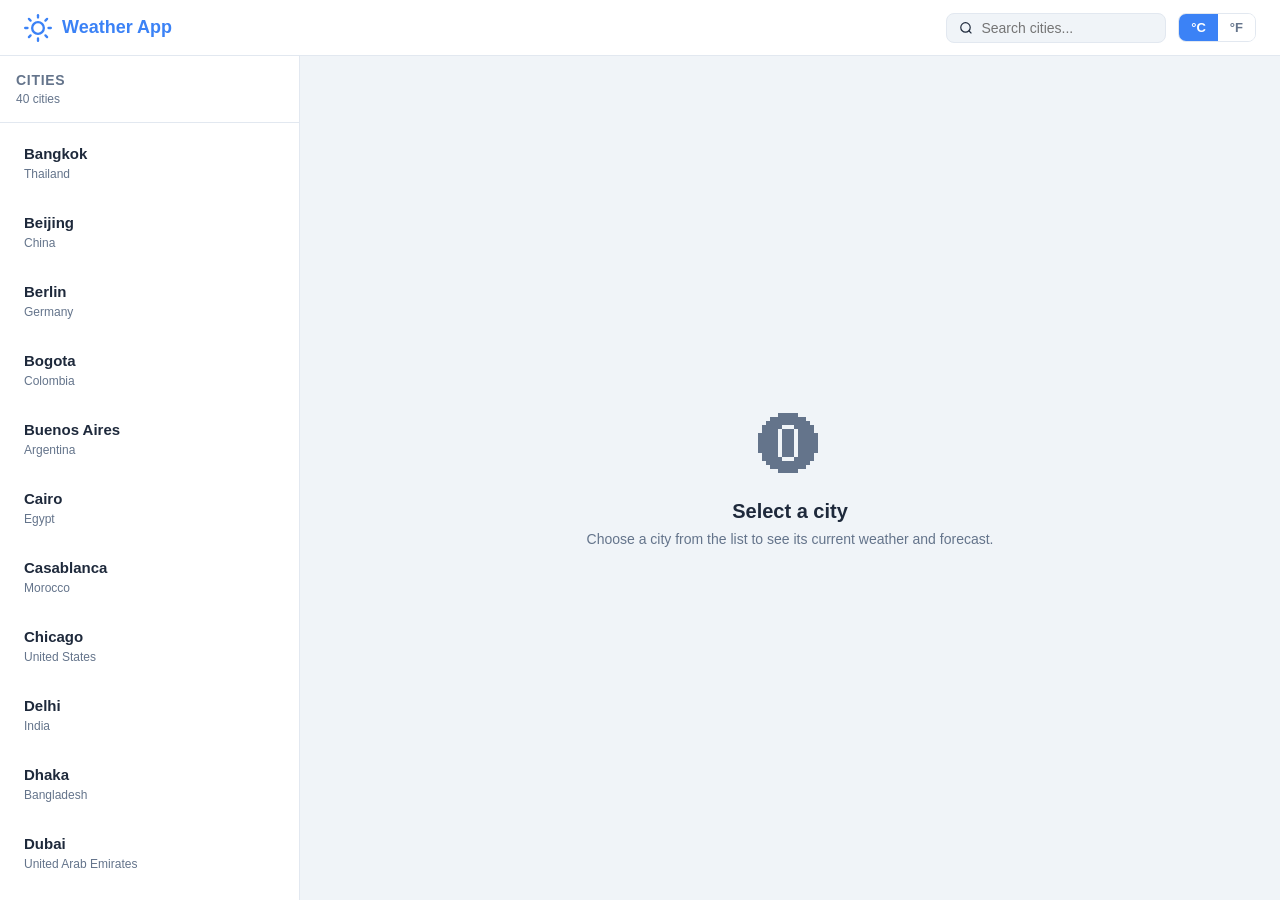
==== frontend/index.html @ 89339fa1 "feat(wp-67): Implement the daily weather display Good — the import path matches. Let me verify the t" ====
<!DOCTYPE html>
<html lang="en">
<head>
  <meta charset="UTF-8">
  <meta name="viewport" content="width=device-width, initial-scale=1.0">
  <title>Weather App</title>
  <link rel="stylesheet" href="style.css">
</head>
<body>

<header>
  <div class="logo">
    <svg viewBox="0 0 24 24" fill="none" stroke="currentColor" stroke-width="2"
         stroke-linecap="round" stroke-linejoin="round" width="28" height="28">
      <circle cx="12" cy="12" r="5"/>
      <line x1="12" y1="1" x2="12" y2="3"/>
      <line x1="12" y1="21" x2="12" y2="23"/>
      <line x1="4.22" y1="4.22" x2="5.64" y2="5.64"/>
      <line x1="18.36" y1="18.36" x2="19.78" y2="19.78"/>
      <line x1="1" y1="12" x2="3" y2="12"/>
      <line x1="21" y1="12" x2="23" y2="12"/>
      <line x1="4.22" y1="19.78" x2="5.64" y2="18.36"/>
      <line x1="18.36" y1="5.64" x2="19.78" y2="4.22"/>
    </svg>
    Weather App
  </div>
  <div class="header-actions">
    <div class="search-box">
      <svg width="16" height="16" viewBox="0 0 24 24" fill="none"
           stroke="currentColor" stroke-width="2">
        <circle cx="11" cy="11" r="8"/><line x1="21" y1="21" x2="16.65" y2="16.65"/>
      </svg>
      <input type="text" id="search" placeholder="Search cities..." aria-label="Search cities">
    </div>
    <div class="unit-toggle" role="radiogroup" aria-label="Temperature unit">
      <button class="active" role="radio" aria-checked="true" id="btn-c">°C</button>
      <button role="radio" aria-checked="false" id="btn-f">°F</button>
    </div>
  </div>
</header>

<div class="app">
  <aside class="city-panel">
    <div class="city-panel-header">
      <h2>Cities</h2>
      <p id="city-count" class="city-count"></p>
    </div>
    <ul class="city-list" role="listbox" aria-label="Cities" id="city-list"></ul>
  </aside>

  <main class="weather-panel" id="weather-panel">
    <div class="empty-state" id="empty-state">
      <div class="empty-icon" aria-hidden="true">&#127326;</div>
      <h2>Select a city</h2>
      <p>Choose a city from the list to see its current weather and forecast.</p>
    </div>
  </main>
</div>

<script src="app.js"></script>
</body>
</html>
---- frontend/style.css ----
:root {
  --bg-primary: #f0f4f8;
  --bg-card: #ffffff;
  --accent: #3b82f6;
  --accent-light: #dbeafe;
  --text-primary: #1e293b;
  --text-secondary: #64748b;
  --danger: #ef4444;
  --border: #e2e8f0;
  --radius: 12px;
  --shadow: 0 1px 3px rgba(0, 0, 0, 0.08), 0 1px 2px rgba(0, 0, 0, 0.06);
  --shadow-lg: 0 4px 12px rgba(0, 0, 0, 0.1);
}

*,
*::before,
*::after {
  box-sizing: border-box;
  margin: 0;
  padding: 0;
}

body {
  font-family: -apple-system, BlinkMacSystemFont, "Segoe UI", Roboto, sans-serif;
  background: var(--bg-primary);
  color: var(--text-primary);
  height: 100vh;
  display: flex;
  flex-direction: column;
  overflow: hidden;
}

/* Header */

header {
  display: flex;
  align-items: center;
  justify-content: space-between;
  padding: 0 24px;
  height: 56px;
  background: var(--bg-card);
  border-bottom: 1px solid var(--border);
  flex-shrink: 0;
}

.logo {
  display: flex;
  align-items: center;
  gap: 10px;
  font-size: 18px;
  font-weight: 700;
  color: var(--accent);
}

.header-actions {
  display: flex;
  align-items: center;
  gap: 12px;
}

.search-box {
  display: flex;
  align-items: center;
  background: var(--bg-primary);
  border: 1px solid var(--border);
  border-radius: 8px;
  padding: 6px 12px;
  gap: 8px;
  width: 220px;
  transition: border-color 0.15s;
}

.search-box:focus-within {
  border-color: var(--accent);
}

.search-box input {
  border: none;
  background: transparent;
  outline: none;
  font-size: 14px;
  width: 100%;
  color: var(--text-primary);
}

.unit-toggle {
  display: flex;
  border-radius: 8px;
  overflow: hidden;
  border: 1px solid var(--border);
}

.unit-toggle button {
  padding: 6px 12px;
  border: none;
  background: var(--bg-card);
  cursor: pointer;
  font-size: 13px;
  font-weight: 600;
  color: var(--text-secondary);
  transition: background 0.15s, color 0.15s;
}

.unit-toggle button.active {
  background: var(--accent);
  color: white;
}

/* Main layout */

.app {
  display: flex;
  flex: 1;
  overflow: hidden;
}

/* City panel */

.city-panel {
  width: 300px;
  flex-shrink: 0;
  background: var(--bg-card);
  border-right: 1px solid var(--border);
  display: flex;
  flex-direction: column;
  overflow: hidden;
}

.city-panel-header {
  padding: 16px;
  border-bottom: 1px solid var(--border);
  flex-shrink: 0;
}

.city-panel-header h2 {
  font-size: 14px;
  font-weight: 600;
  text-transform: uppercase;
  letter-spacing: 0.05em;
  color: var(--text-secondary);
  margin-bottom: 4px;
}

.city-count {
  font-size: 12px;
  color: var(--text-secondary);
}

.city-list {
  flex: 1;
  overflow-y: auto;
  padding: 8px;
  list-style: none;
}

.city-card {
  padding: 14px 16px;
  border-radius: 10px;
  cursor: pointer;
  display: flex;
  align-items: center;
  justify-content: space-between;
  margin-bottom: 4px;
  transition: background 0.15s;
}

.city-card:hover {
  background: var(--bg-primary);
}

.city-card.selected {
  background: var(--accent-light);
  border-left: 3px solid var(--accent);
}

.city-card-info h3 {
  font-size: 15px;
  font-weight: 600;
  margin-bottom: 2px;
}

.city-card-info span {
  font-size: 12px;
  color: var(--text-secondary);
}

.city-card-weather {
  text-align: right;
}

.city-card-weather .temp {
  font-size: 20px;
  font-weight: 700;
}

.city-card-weather .condition {
  font-size: 11px;
  color: var(--text-secondary);
}

/* Weather panel */

.weather-panel {
  flex: 1;
  overflow-y: auto;
  padding: 32px 40px;
}

.weather-header {
  margin-bottom: 32px;
}

.weather-header h1 {
  font-size: 28px;
  font-weight: 700;
  margin-bottom: 4px;
}

.weather-header .updated {
  font-size: 13px;
  color: var(--text-secondary);
}

.current-weather {
  background: linear-gradient(135deg, #3b82f6, #60a5fa);
  color: white;
  border-radius: var(--radius);
  padding: 40px;
  display: flex;
  align-items: center;
  justify-content: space-between;
  box-shadow: var(--shadow-lg);
  margin-bottom: 24px;
}

.current-weather .weather-icon {
  font-size: 80px;
  line-height: 1;
}

.current-weather .temp-block {
  text-align: right;
}

.current-weather .temp-value {
  font-size: 64px;
  font-weight: 800;
  line-height: 1;
}

.current-weather .condition-label {
  font-size: 20px;
  font-weight: 500;
  opacity: 0.9;
  margin-top: 4px;
}

.current-weather .feels-like {
  font-size: 14px;
  opacity: 0.75;
  margin-top: 8px;
}

/* Detail cards */

.detail-row {
  display: grid;
  grid-template-columns: repeat(3, 1fr);
  gap: 16px;
  margin-bottom: 24px;
}

.detail-card {
  background: var(--bg-card);
  border-radius: var(--radius);
  padding: 20px;
  box-shadow: var(--shadow);
  text-align: center;
}

.detail-card .detail-icon {
  font-size: 28px;
  margin-bottom: 8px;
}

.detail-card .detail-value {
  font-size: 22px;
  font-weight: 700;
  margin-bottom: 2px;
}

.detail-card .detail-label {
  font-size: 12px;
  color: var(--text-secondary);
  text-transform: uppercase;
  letter-spacing: 0.05em;
}

/* Forecast */

.forecast-section h2 {
  font-size: 18px;
  font-weight: 700;
  margin-bottom: 16px;
}

.forecast-row {
  display: grid;
  grid-template-columns: repeat(5, 1fr);
  gap: 12px;
}

.forecast-day {
  background: var(--bg-card);
  border-radius: var(--radius);
  padding: 20px 12px;
  text-align: center;
  box-shadow: var(--shadow);
  transition: transform 0.15s, box-shadow 0.15s;
}

.forecast-day:hover {
  transform: translateY(-2px);
  box-shadow: var(--shadow-lg);
}

.forecast-day .day-label {
  font-size: 13px;
  font-weight: 600;
  color: var(--text-secondary);
  margin-bottom: 10px;
}

.forecast-day .day-icon {
  font-size: 32px;
  margin-bottom: 10px;
}

.forecast-day .day-temp {
  font-size: 18px;
  font-weight: 700;
}

.forecast-day .day-temp-low {
  font-size: 13px;
  color: var(--text-secondary);
  margin-top: 2px;
}

/* States */

.empty-state {
  display: flex;
  flex-direction: column;
  align-items: center;
  justify-content: center;
  text-align: center;
  padding: 40px;
  color: var(--text-secondary);
  height: 100%;
}

.empty-state .empty-icon {
  font-size: 64px;
  margin-bottom: 16px;
}

.empty-state h2 {
  font-size: 20px;
  color: var(--text-primary);
  margin-bottom: 8px;
}

.empty-state p {
  font-size: 14px;
}

.loading-state {
  display: flex;
  flex-direction: column;
  align-items: center;
  justify-content: center;
  text-align: center;
  padding: 60px 40px;
  color: var(--text-secondary);
}

.loading-spinner {
  width: 40px;
  height: 40px;
  border: 3px solid var(--border);
  border-top-color: var(--accent);
  border-radius: 50%;
  animation: spin 0.8s linear infinite;
  margin-bottom: 16px;
}

@keyframes spin {
  to { transform: rotate(360deg); }
}

.error-banner {
  background: #fef2f2;
  border: 1px solid #fecaca;
  border-radius: var(--radius);
  padding: 16px 20px;
  margin-bottom: 24px;
  display: flex;
  align-items: center;
  gap: 12px;
  color: #dc2626;
  font-size: 14px;
}

.error-banner button {
  margin-left: auto;
  padding: 6px 16px;
  border-radius: 6px;
  border: 1px solid #fecaca;
  background: white;
  color: #dc2626;
  font-size: 13px;
  font-weight: 600;
  cursor: pointer;
  white-space: nowrap;
  transition: background 0.15s;
}

.error-banner button:hover {
  background: #fef2f2;
}

.city-list-loading {
  text-align: center;
  padding: 3rem 1rem;
  color: var(--text-secondary);
}

.city-list-error {
  text-align: center;
  padding: 2rem 1rem;
  color: var(--danger);
  background: #fef2f2;
  border: 1px solid #fecaca;
  border-radius: var(--radius);
  margin: 8px;
  font-size: 14px;
}

/* Responsive */

@media (max-width: 767px) {
  .app {
    flex-direction: column;
  }

  .city-panel {
    width: 100%;
    max-height: 40vh;
    border-right: none;
    border-bottom: 1px solid var(--border);
  }

  .weather-panel {
    padding: 20px;
  }

  .current-weather {
    padding: 24px;
    flex-direction: column;
    text-align: center;
    gap: 16px;
  }

  .current-weather .temp-block {
    text-align: center;
  }

  .current-weather .temp-value {
    font-size: 48px;
  }

  .detail-row {
    grid-template-columns: repeat(3, 1fr);
    gap: 8px;
  }

  .forecast-row {
    grid-template-columns: repeat(5, 1fr);
    gap: 6px;
  }

  .forecast-day {
    padding: 12px 6px;
  }

  .search-box {
    width: 140px;
  }
}

@media (max-width: 480px) {
  .forecast-row {
    grid-template-columns: repeat(3, 1fr);
  }

  .detail-row {
    grid-template-columns: 1fr;
  }
}
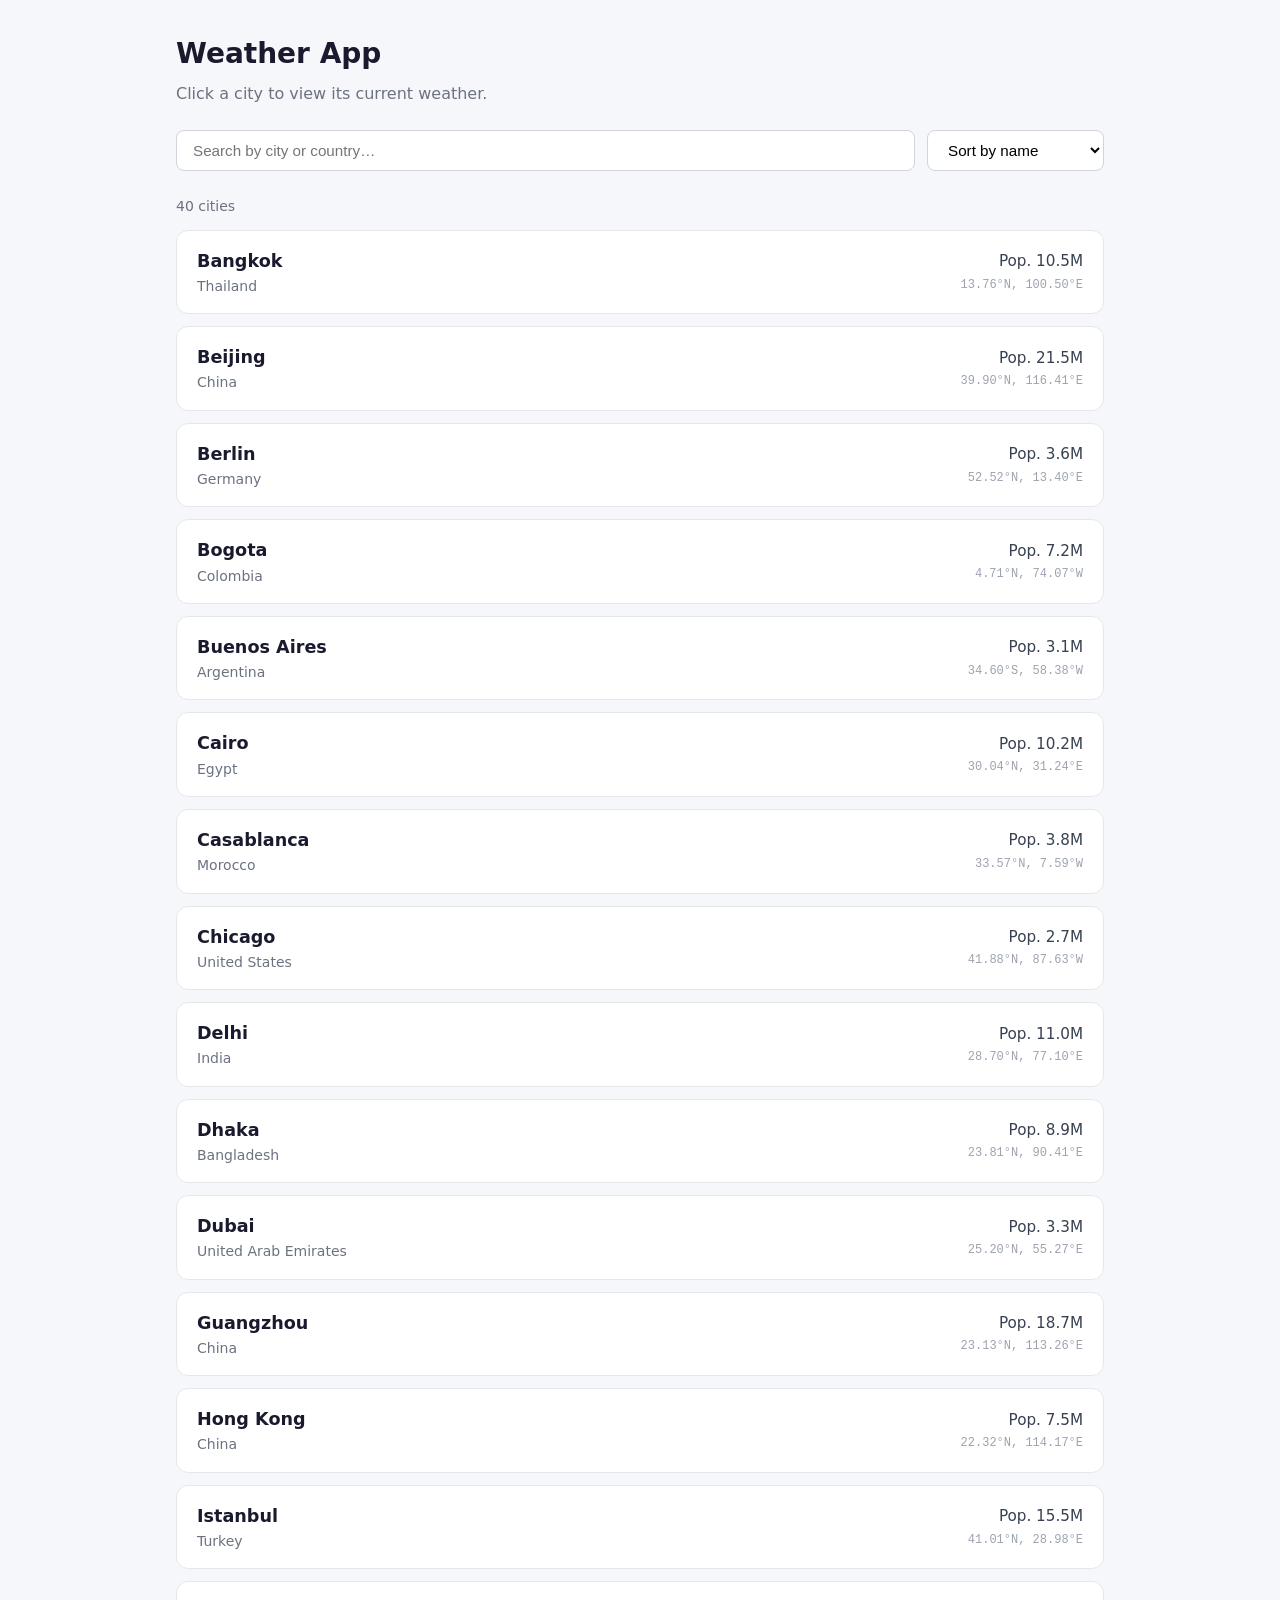
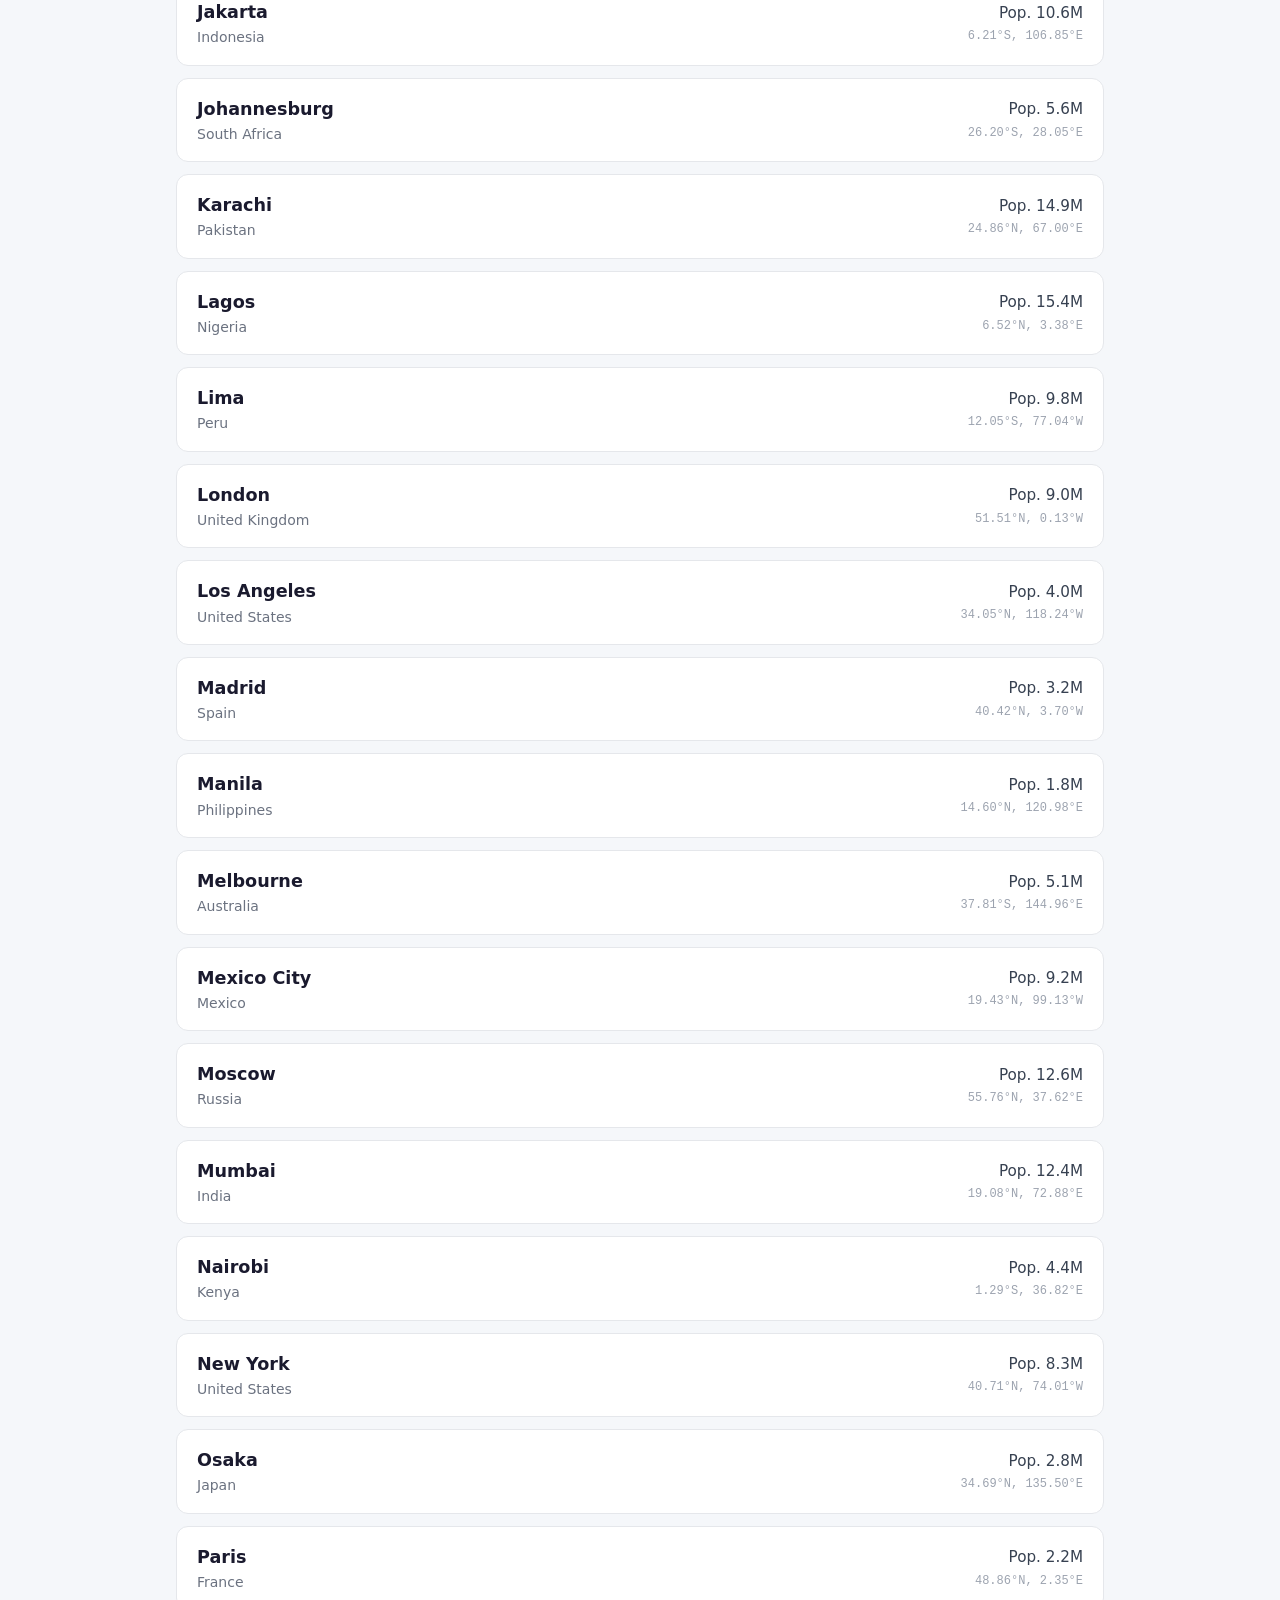
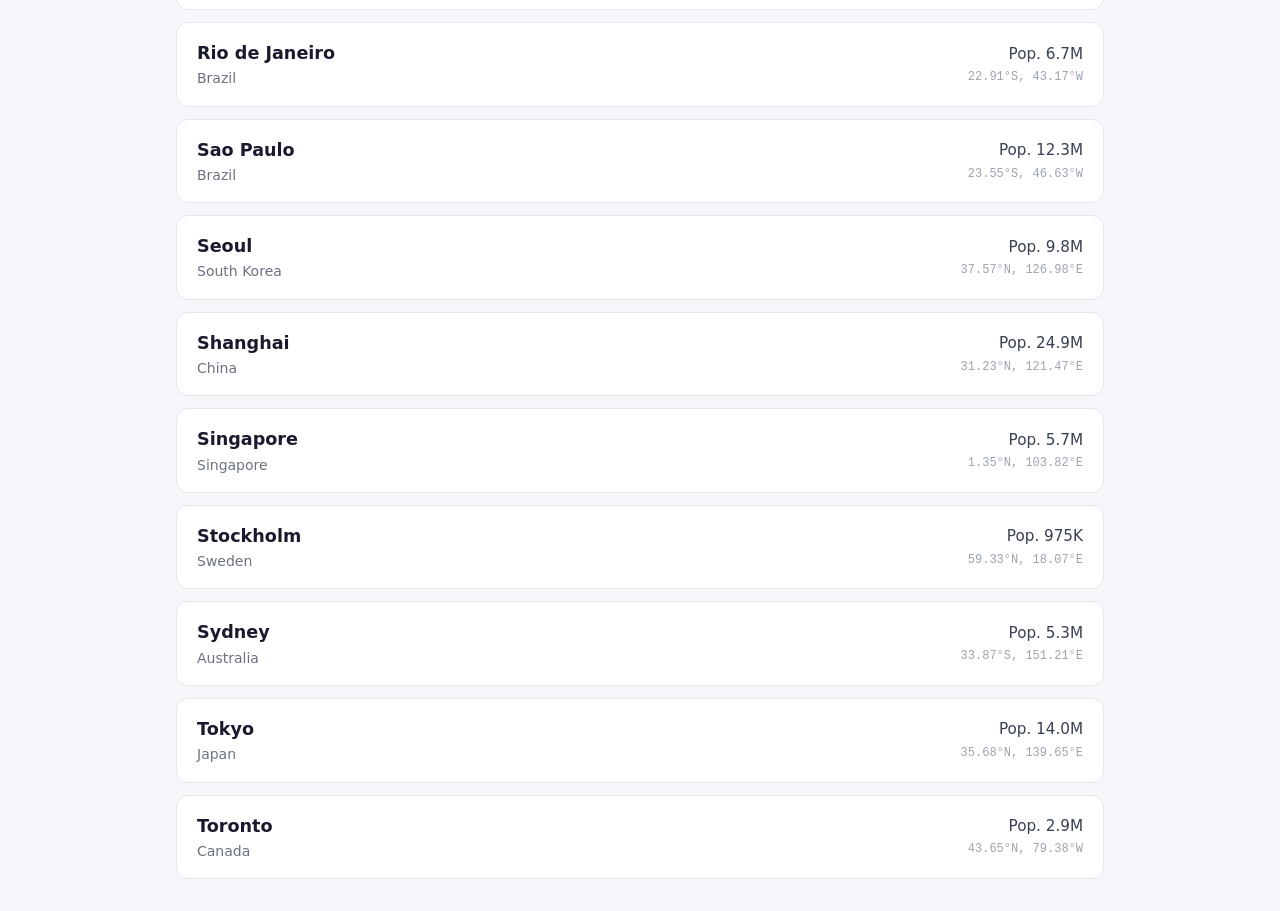
==== commit b15c5679: "feat(wp-63): Design the daily weather display format (#17) All changes are in place. Here's a summar" ====
--- a/frontend/index.html
+++ b/frontend/index.html
@@ -7,56 +7,29 @@
   <link rel="stylesheet" href="style.css">
 </head>
 <body>
+  <div class="container">
+    <h1>Weather App</h1>
+    <p class="subtitle">Click a city to view its current weather.</p>
 
-<header>
-  <div class="logo">
-    <svg viewBox="0 0 24 24" fill="none" stroke="currentColor" stroke-width="2"
-         stroke-linecap="round" stroke-linejoin="round" width="28" height="28">
-      <circle cx="12" cy="12" r="5"/>
-      <line x1="12" y1="1" x2="12" y2="3"/>
-      <line x1="12" y1="21" x2="12" y2="23"/>
-      <line x1="4.22" y1="4.22" x2="5.64" y2="5.64"/>
-      <line x1="18.36" y1="18.36" x2="19.78" y2="19.78"/>
-      <line x1="1" y1="12" x2="3" y2="12"/>
-      <line x1="21" y1="12" x2="23" y2="12"/>
-      <line x1="4.22" y1="19.78" x2="5.64" y2="18.36"/>
-      <line x1="18.36" y1="5.64" x2="19.78" y2="4.22"/>
-    </svg>
-    Weather App
+    <div class="controls">
+      <input
+        type="search"
+        id="search"
+        class="search-input"
+        placeholder="Search by city or country…"
+        aria-label="Search cities"
+      >
+      <select id="sort" class="sort-select" aria-label="Sort cities">
+        <option value="name">Sort by name</option>
+        <option value="country">Sort by country</option>
+        <option value="population">Sort by population</option>
+      </select>
+    </div>
+
+    <p id="city-count" class="city-count"></p>
+    <div id="city-list" class="city-list"></div>
   </div>
-  <div class="header-actions">
-    <div class="search-box">
-      <svg width="16" height="16" viewBox="0 0 24 24" fill="none"
-           stroke="currentColor" stroke-width="2">
-        <circle cx="11" cy="11" r="8"/><line x1="21" y1="21" x2="16.65" y2="16.65"/>
-      </svg>
-      <input type="text" id="search" placeholder="Search cities..." aria-label="Search cities">
-    </div>
-    <div class="unit-toggle" role="radiogroup" aria-label="Temperature unit">
-      <button class="active" role="radio" aria-checked="true" id="btn-c">°C</button>
-      <button role="radio" aria-checked="false" id="btn-f">°F</button>
-    </div>
-  </div>
-</header>
 
-<div class="app">
-  <aside class="city-panel">
-    <div class="city-panel-header">
-      <h2>Cities</h2>
-      <p id="city-count" class="city-count"></p>
-    </div>
-    <ul class="city-list" role="listbox" aria-label="Cities" id="city-list"></ul>
-  </aside>
-
-  <main class="weather-panel" id="weather-panel">
-    <div class="empty-state" id="empty-state">
-      <div class="empty-icon" aria-hidden="true">&#127326;</div>
-      <h2>Select a city</h2>
-      <p>Choose a city from the list to see its current weather and forecast.</p>
-    </div>
-  </main>
-</div>
-
-<script src="app.js"></script>
+  <script src="app.js"></script>
 </body>
 </html>
--- a/frontend/style.css
+++ b/frontend/style.css
@@ -1,17 +1,3 @@
-:root {
-  --bg-primary: #f0f4f8;
-  --bg-card: #ffffff;
-  --accent: #3b82f6;
-  --accent-light: #dbeafe;
-  --text-primary: #1e293b;
-  --text-secondary: #64748b;
-  --danger: #ef4444;
-  --border: #e2e8f0;
-  --radius: 12px;
-  --shadow: 0 1px 3px rgba(0, 0, 0, 0.08), 0 1px 2px rgba(0, 0, 0, 0.06);
-  --shadow-lg: 0 4px 12px rgba(0, 0, 0, 0.1);
-}
-
 *,
 *::before,
 *::after {
@@ -21,490 +7,359 @@
 }
 
 body {
-  font-family: -apple-system, BlinkMacSystemFont, "Segoe UI", Roboto, sans-serif;
-  background: var(--bg-primary);
-  color: var(--text-primary);
-  height: 100vh;
-  display: flex;
-  flex-direction: column;
-  overflow: hidden;
-}
-
-/* Header */
-
-header {
+  font-family: system-ui, -apple-system, BlinkMacSystemFont, "Segoe UI", Roboto, sans-serif;
+  background: #f5f7fa;
+  color: #1a1a2e;
+  line-height: 1.6;
+  min-height: 100vh;
+}
+
+.container {
+  max-width: 960px;
+  margin: 0 auto;
+  padding: 2rem 1rem;
+}
+
+h1 {
+  font-size: 1.75rem;
+  font-weight: 700;
+  margin-bottom: 0.25rem;
+}
+
+.subtitle {
+  color: #6b7280;
+  margin-bottom: 1.5rem;
+}
+
+.controls {
+  display: flex;
+  gap: 0.75rem;
+  margin-bottom: 1.5rem;
+  flex-wrap: wrap;
+}
+
+.search-input {
+  flex: 1;
+  min-width: 200px;
+  padding: 0.625rem 1rem;
+  border: 1px solid #d1d5db;
+  border-radius: 0.5rem;
+  font-size: 0.95rem;
+  background: #fff;
+  transition: border-color 0.15s;
+}
+
+.search-input:focus {
+  outline: none;
+  border-color: #3b82f6;
+  box-shadow: 0 0 0 3px rgba(59, 130, 246, 0.15);
+}
+
+.sort-select {
+  padding: 0.625rem 1rem;
+  border: 1px solid #d1d5db;
+  border-radius: 0.5rem;
+  font-size: 0.95rem;
+  background: #fff;
+  cursor: pointer;
+}
+
+.city-count {
+  font-size: 0.875rem;
+  color: #6b7280;
+  margin-bottom: 0.75rem;
+}
+
+.city-list {
+  display: grid;
+  gap: 0.75rem;
+}
+
+.city-card {
+  background: #fff;
+  border: 1px solid #e5e7eb;
+  border-radius: 0.75rem;
+  padding: 1rem 1.25rem;
   display: flex;
   align-items: center;
   justify-content: space-between;
-  padding: 0 24px;
-  height: 56px;
-  background: var(--bg-card);
-  border-bottom: 1px solid var(--border);
-  flex-shrink: 0;
-}
-
-.logo {
-  display: flex;
-  align-items: center;
-  gap: 10px;
-  font-size: 18px;
+  transition: box-shadow 0.15s, border-color 0.15s;
+}
+
+.city-card:hover {
+  border-color: #3b82f6;
+  box-shadow: 0 2px 8px rgba(59, 130, 246, 0.1);
+}
+
+.city-info {
+  display: flex;
+  flex-direction: column;
+}
+
+.city-name {
+  font-size: 1.1rem;
+  font-weight: 600;
+}
+
+.city-country {
+  font-size: 0.875rem;
+  color: #6b7280;
+}
+
+.city-meta {
+  text-align: right;
+  display: flex;
+  flex-direction: column;
+  align-items: flex-end;
+  gap: 0.125rem;
+}
+
+.city-population {
+  font-size: 0.95rem;
+  font-weight: 500;
+  color: #374151;
+}
+
+.city-coords {
+  font-size: 0.75rem;
+  color: #9ca3af;
+  font-family: "SF Mono", SFMono-Regular, ui-monospace, monospace;
+}
+
+.empty-state {
+  text-align: center;
+  padding: 3rem 1rem;
+  color: #9ca3af;
+  font-size: 1rem;
+}
+
+.error-state {
+  text-align: center;
+  padding: 2rem 1rem;
+  color: #dc2626;
+  background: #fef2f2;
+  border: 1px solid #fecaca;
+  border-radius: 0.75rem;
+}
+
+.loading-state {
+  text-align: center;
+  padding: 3rem 1rem;
+  color: #6b7280;
+}
+
+/* ── City card clickable state ───────────────────────────── */
+
+.city-card {
+  cursor: pointer;
+}
+
+.city-card:focus-visible {
+  outline: 2px solid #3b82f6;
+  outline-offset: 2px;
+}
+
+/* ── Weather display ────────────────────────────────────── */
+
+.weather-display {
+  max-width: 640px;
+  margin: 0 auto;
+}
+
+.back-btn {
+  background: none;
+  border: 1px solid #d1d5db;
+  border-radius: 0.5rem;
+  padding: 0.5rem 1rem;
+  font-size: 0.875rem;
+  color: #374151;
+  cursor: pointer;
+  margin-bottom: 1.5rem;
+  transition: background 0.15s, border-color 0.15s;
+}
+
+.back-btn:hover {
+  background: #f3f4f6;
+  border-color: #9ca3af;
+}
+
+.back-btn:focus-visible {
+  outline: 2px solid #3b82f6;
+  outline-offset: 2px;
+}
+
+.weather-header-section {
+  margin-bottom: 1.25rem;
+}
+
+.weather-city-name {
+  font-size: 1.5rem;
   font-weight: 700;
-  color: var(--accent);
-}
-
-.header-actions {
-  display: flex;
-  align-items: center;
-  gap: 12px;
-}
-
-.search-box {
-  display: flex;
-  align-items: center;
-  background: var(--bg-primary);
-  border: 1px solid var(--border);
-  border-radius: 8px;
-  padding: 6px 12px;
-  gap: 8px;
-  width: 220px;
-  transition: border-color 0.15s;
-}
-
-.search-box:focus-within {
-  border-color: var(--accent);
-}
-
-.search-box input {
-  border: none;
-  background: transparent;
-  outline: none;
-  font-size: 14px;
-  width: 100%;
-  color: var(--text-primary);
-}
-
-.unit-toggle {
-  display: flex;
-  border-radius: 8px;
-  overflow: hidden;
-  border: 1px solid var(--border);
-}
-
-.unit-toggle button {
-  padding: 6px 12px;
-  border: none;
-  background: var(--bg-card);
-  cursor: pointer;
-  font-size: 13px;
-  font-weight: 600;
-  color: var(--text-secondary);
-  transition: background 0.15s, color 0.15s;
-}
-
-.unit-toggle button.active {
-  background: var(--accent);
-  color: white;
-}
-
-/* Main layout */
-
-.app {
-  display: flex;
-  flex: 1;
-  overflow: hidden;
-}
-
-/* City panel */
-
-.city-panel {
-  width: 300px;
-  flex-shrink: 0;
-  background: var(--bg-card);
-  border-right: 1px solid var(--border);
-  display: flex;
-  flex-direction: column;
-  overflow: hidden;
-}
-
-.city-panel-header {
-  padding: 16px;
-  border-bottom: 1px solid var(--border);
-  flex-shrink: 0;
-}
-
-.city-panel-header h2 {
-  font-size: 14px;
-  font-weight: 600;
-  text-transform: uppercase;
-  letter-spacing: 0.05em;
-  color: var(--text-secondary);
-  margin-bottom: 4px;
-}
-
-.city-count {
-  font-size: 12px;
-  color: var(--text-secondary);
-}
-
-.city-list {
-  flex: 1;
-  overflow-y: auto;
-  padding: 8px;
-  list-style: none;
-}
-
-.city-card {
-  padding: 14px 16px;
-  border-radius: 10px;
-  cursor: pointer;
+  color: #1a1a2e;
+  margin-bottom: 0.25rem;
+}
+
+.weather-updated {
+  font-size: 0.8125rem;
+  color: #6b7280;
+}
+
+.weather-hero {
+  background: linear-gradient(135deg, #3b82f6, #60a5fa);
+  color: #fff;
+  border-radius: 0.75rem;
+  padding: 2rem 2.5rem;
   display: flex;
   align-items: center;
   justify-content: space-between;
-  margin-bottom: 4px;
-  transition: background 0.15s;
-}
-
-.city-card:hover {
-  background: var(--bg-primary);
-}
-
-.city-card.selected {
-  background: var(--accent-light);
-  border-left: 3px solid var(--accent);
-}
-
-.city-card-info h3 {
-  font-size: 15px;
-  font-weight: 600;
-  margin-bottom: 2px;
-}
-
-.city-card-info span {
-  font-size: 12px;
-  color: var(--text-secondary);
-}
-
-.city-card-weather {
+  margin-bottom: 1.25rem;
+  box-shadow: 0 4px 12px rgba(0, 0, 0, 0.1);
+}
+
+.weather-hero--loading {
+  min-height: 140px;
+}
+
+.weather-hero-icon {
+  font-size: 4rem;
+  line-height: 1;
+}
+
+.weather-hero-data {
   text-align: right;
 }
 
-.city-card-weather .temp {
-  font-size: 20px;
-  font-weight: 700;
-}
-
-.city-card-weather .condition {
-  font-size: 11px;
-  color: var(--text-secondary);
-}
-
-/* Weather panel */
-
-.weather-panel {
-  flex: 1;
-  overflow-y: auto;
-  padding: 32px 40px;
-}
-
-.weather-header {
-  margin-bottom: 32px;
-}
-
-.weather-header h1 {
-  font-size: 28px;
-  font-weight: 700;
-  margin-bottom: 4px;
-}
-
-.weather-header .updated {
-  font-size: 13px;
-  color: var(--text-secondary);
-}
-
-.current-weather {
-  background: linear-gradient(135deg, #3b82f6, #60a5fa);
-  color: white;
-  border-radius: var(--radius);
-  padding: 40px;
-  display: flex;
-  align-items: center;
-  justify-content: space-between;
-  box-shadow: var(--shadow-lg);
-  margin-bottom: 24px;
-}
-
-.current-weather .weather-icon {
-  font-size: 80px;
-  line-height: 1;
-}
-
-.current-weather .temp-block {
-  text-align: right;
-}
-
-.current-weather .temp-value {
-  font-size: 64px;
+.weather-temp {
+  font-size: 2.5rem;
   font-weight: 800;
-  line-height: 1;
-}
-
-.current-weather .condition-label {
-  font-size: 20px;
+  line-height: 1.1;
+}
+
+.weather-temp-alt {
+  font-size: 1.25rem;
+  font-weight: 500;
+  opacity: 0.8;
+}
+
+.weather-condition {
+  font-size: 1.125rem;
   font-weight: 500;
   opacity: 0.9;
-  margin-top: 4px;
-}
-
-.current-weather .feels-like {
-  font-size: 14px;
-  opacity: 0.75;
-  margin-top: 8px;
-}
-
-/* Detail cards */
-
-.detail-row {
+  margin-top: 0.25rem;
+}
+
+.weather-details {
   display: grid;
   grid-template-columns: repeat(3, 1fr);
-  gap: 16px;
-  margin-bottom: 24px;
+  gap: 0.75rem;
+  margin-bottom: 1.25rem;
 }
 
 .detail-card {
-  background: var(--bg-card);
-  border-radius: var(--radius);
-  padding: 20px;
-  box-shadow: var(--shadow);
-  text-align: center;
-}
-
-.detail-card .detail-icon {
-  font-size: 28px;
-  margin-bottom: 8px;
-}
-
-.detail-card .detail-value {
-  font-size: 22px;
+  background: #fff;
+  border: 1px solid #e5e7eb;
+  border-radius: 0.75rem;
+  padding: 1.25rem;
+  text-align: center;
+  box-shadow: 0 1px 3px rgba(0, 0, 0, 0.06);
+}
+
+.detail-card-icon {
+  font-size: 1.5rem;
+  margin-bottom: 0.5rem;
+}
+
+.detail-card-value {
+  font-size: 1.25rem;
   font-weight: 700;
-  margin-bottom: 2px;
-}
-
-.detail-card .detail-label {
-  font-size: 12px;
-  color: var(--text-secondary);
+  color: #1a1a2e;
+  margin-bottom: 0.125rem;
+}
+
+.detail-card-label {
+  font-size: 0.75rem;
+  color: #6b7280;
   text-transform: uppercase;
-  letter-spacing: 0.05em;
-}
-
-/* Forecast */
-
-.forecast-section h2 {
-  font-size: 18px;
-  font-weight: 700;
-  margin-bottom: 16px;
-}
-
-.forecast-row {
-  display: grid;
-  grid-template-columns: repeat(5, 1fr);
-  gap: 12px;
-}
-
-.forecast-day {
-  background: var(--bg-card);
-  border-radius: var(--radius);
-  padding: 20px 12px;
-  text-align: center;
-  box-shadow: var(--shadow);
-  transition: transform 0.15s, box-shadow 0.15s;
-}
-
-.forecast-day:hover {
-  transform: translateY(-2px);
-  box-shadow: var(--shadow-lg);
-}
-
-.forecast-day .day-label {
-  font-size: 13px;
-  font-weight: 600;
-  color: var(--text-secondary);
-  margin-bottom: 10px;
-}
-
-.forecast-day .day-icon {
-  font-size: 32px;
-  margin-bottom: 10px;
-}
-
-.forecast-day .day-temp {
-  font-size: 18px;
-  font-weight: 700;
-}
-
-.forecast-day .day-temp-low {
-  font-size: 13px;
-  color: var(--text-secondary);
-  margin-top: 2px;
-}
-
-/* States */
-
-.empty-state {
-  display: flex;
-  flex-direction: column;
-  align-items: center;
-  justify-content: center;
-  text-align: center;
-  padding: 40px;
-  color: var(--text-secondary);
-  height: 100%;
-}
-
-.empty-state .empty-icon {
-  font-size: 64px;
-  margin-bottom: 16px;
-}
-
-.empty-state h2 {
-  font-size: 20px;
-  color: var(--text-primary);
-  margin-bottom: 8px;
-}
-
-.empty-state p {
-  font-size: 14px;
-}
-
-.loading-state {
-  display: flex;
-  flex-direction: column;
-  align-items: center;
-  justify-content: center;
-  text-align: center;
-  padding: 60px 40px;
-  color: var(--text-secondary);
-}
-
-.loading-spinner {
-  width: 40px;
-  height: 40px;
-  border: 3px solid var(--border);
-  border-top-color: var(--accent);
-  border-radius: 50%;
-  animation: spin 0.8s linear infinite;
-  margin-bottom: 16px;
-}
-
-@keyframes spin {
-  to { transform: rotate(360deg); }
-}
-
-.error-banner {
+  letter-spacing: 0.04em;
+}
+
+.weather-timestamp {
+  font-size: 0.75rem;
+  color: #9ca3af;
+  text-align: center;
+}
+
+.weather-error {
+  text-align: center;
+  padding: 2rem 1rem;
+  color: #dc2626;
   background: #fef2f2;
   border: 1px solid #fecaca;
-  border-radius: var(--radius);
-  padding: 16px 20px;
-  margin-bottom: 24px;
-  display: flex;
-  align-items: center;
-  gap: 12px;
-  color: #dc2626;
-  font-size: 14px;
-}
-
-.error-banner button {
-  margin-left: auto;
-  padding: 6px 16px;
-  border-radius: 6px;
-  border: 1px solid #fecaca;
-  background: white;
-  color: #dc2626;
-  font-size: 13px;
+  border-radius: 0.75rem;
+}
+
+.retry-btn {
+  margin-top: 1rem;
+  padding: 0.5rem 1.5rem;
+  border-radius: 0.5rem;
+  border: none;
+  background: #3b82f6;
+  color: #fff;
+  font-size: 0.875rem;
   font-weight: 600;
   cursor: pointer;
-  white-space: nowrap;
   transition: background 0.15s;
 }
 
-.error-banner button:hover {
-  background: #fef2f2;
-}
-
-.city-list-loading {
-  text-align: center;
-  padding: 3rem 1rem;
-  color: var(--text-secondary);
-}
-
-.city-list-error {
-  text-align: center;
-  padding: 2rem 1rem;
-  color: var(--danger);
-  background: #fef2f2;
-  border: 1px solid #fecaca;
-  border-radius: var(--radius);
-  margin: 8px;
-  font-size: 14px;
-}
-
-/* Responsive */
-
-@media (max-width: 767px) {
-  .app {
+.retry-btn:hover {
+  background: #2563eb;
+}
+
+/* ── Skeleton loading ───────────────────────────────────── */
+
+.skeleton-block {
+  background: rgba(255, 255, 255, 0.3);
+  border-radius: 0.5rem;
+  height: 2rem;
+  width: 60%;
+  animation: skeleton-pulse 1.2s ease-in-out infinite;
+}
+
+@keyframes skeleton-pulse {
+  0%, 100% { opacity: 0.4; }
+  50% { opacity: 0.8; }
+}
+
+/* ── Responsive ─────────────────────────────────────────── */
+
+@media (max-width: 600px) {
+  .city-card {
     flex-direction: column;
-  }
-
-  .city-panel {
-    width: 100%;
-    max-height: 40vh;
-    border-right: none;
-    border-bottom: 1px solid var(--border);
-  }
-
-  .weather-panel {
-    padding: 20px;
-  }
-
-  .current-weather {
-    padding: 24px;
+    align-items: flex-start;
+    gap: 0.5rem;
+  }
+
+  .city-meta {
+    align-items: flex-start;
+    text-align: left;
+  }
+
+  .weather-hero {
     flex-direction: column;
     text-align: center;
-    gap: 16px;
-  }
-
-  .current-weather .temp-block {
+    padding: 1.5rem;
+    gap: 1rem;
+  }
+
+  .weather-hero-data {
     text-align: center;
   }
 
-  .current-weather .temp-value {
-    font-size: 48px;
-  }
-
-  .detail-row {
-    grid-template-columns: repeat(3, 1fr);
-    gap: 8px;
-  }
-
-  .forecast-row {
-    grid-template-columns: repeat(5, 1fr);
-    gap: 6px;
-  }
-
-  .forecast-day {
-    padding: 12px 6px;
-  }
-
-  .search-box {
-    width: 140px;
-  }
-}
-
-@media (max-width: 480px) {
-  .forecast-row {
-    grid-template-columns: repeat(3, 1fr);
-  }
-
-  .detail-row {
+  .weather-temp {
+    font-size: 2rem;
+  }
+
+  .weather-details {
     grid-template-columns: 1fr;
   }
 }
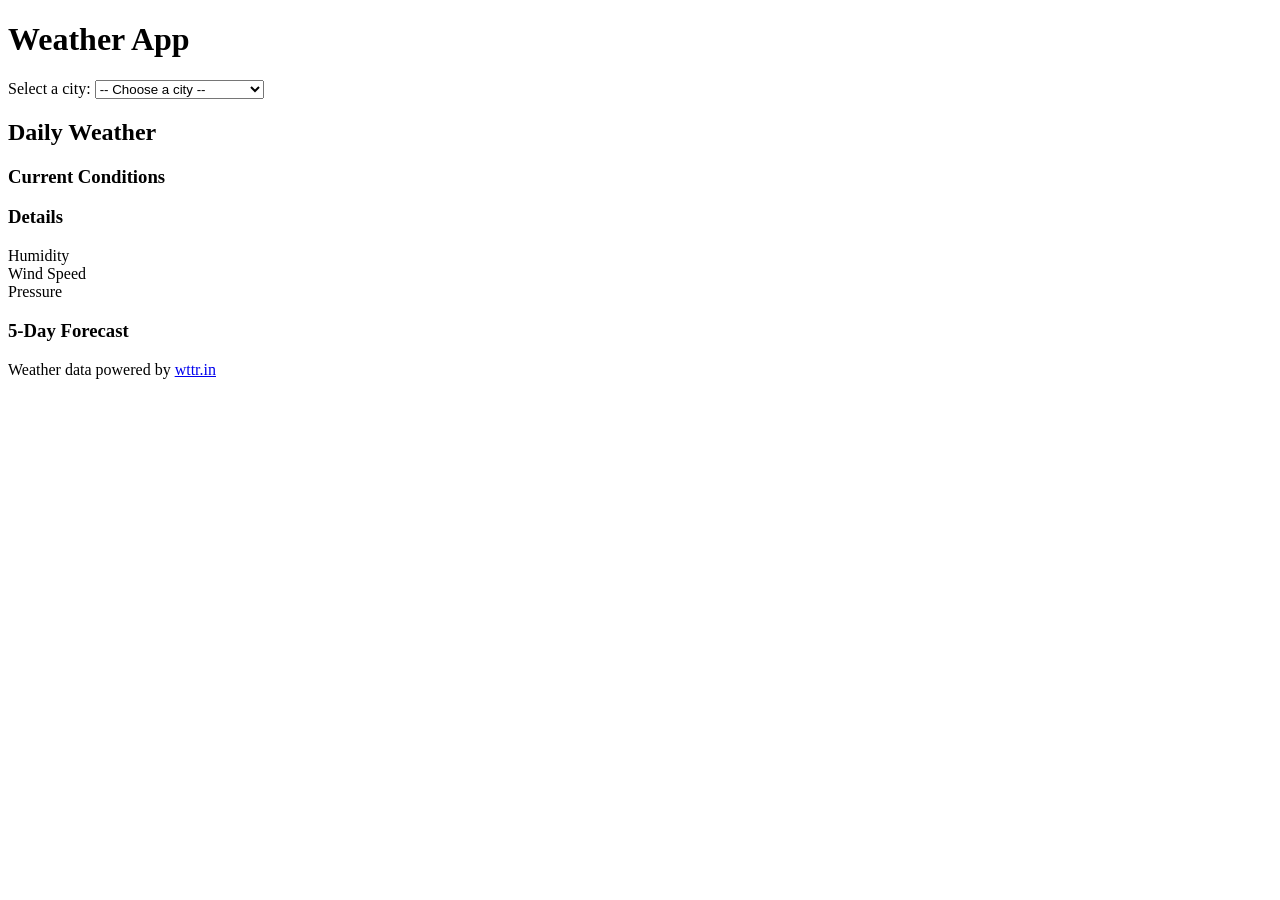
==== commit 4d9d18b2: "feat(wp-64): Create the HTML structure for the application (#18) Rewrote `frontend/index.html` to be" ====
--- a/frontend/index.html
+++ b/frontend/index.html
@@ -4,32 +4,86 @@
   <meta charset="UTF-8">
   <meta name="viewport" content="width=device-width, initial-scale=1.0">
   <title>Weather App</title>
-  <link rel="stylesheet" href="style.css">
 </head>
 <body>
-  <div class="container">
+  <header>
     <h1>Weather App</h1>
-    <p class="subtitle">Click a city to view its current weather.</p>
+  </header>
 
-    <div class="controls">
-      <input
-        type="search"
-        id="search"
-        class="search-input"
-        placeholder="Search by city or country…"
-        aria-label="Search cities"
-      >
-      <select id="sort" class="sort-select" aria-label="Sort cities">
-        <option value="name">Sort by name</option>
-        <option value="country">Sort by country</option>
-        <option value="population">Sort by population</option>
+  <main>
+    <section id="city-selection">
+      <label for="city-select">Select a city:</label>
+      <select id="city-select">
+        <option value="">-- Choose a city --</option>
+        <option value="Tokyo">Tokyo, Japan</option>
+        <option value="Delhi">Delhi, India</option>
+        <option value="Shanghai">Shanghai, China</option>
+        <option value="Sao Paulo">Sao Paulo, Brazil</option>
+        <option value="Mexico City">Mexico City, Mexico</option>
+        <option value="Cairo">Cairo, Egypt</option>
+        <option value="Mumbai">Mumbai, India</option>
+        <option value="Beijing">Beijing, China</option>
+        <option value="Dhaka">Dhaka, Bangladesh</option>
+        <option value="Osaka">Osaka, Japan</option>
+        <option value="New York">New York, United States</option>
+        <option value="Karachi">Karachi, Pakistan</option>
+        <option value="Buenos Aires">Buenos Aires, Argentina</option>
+        <option value="Istanbul">Istanbul, Turkey</option>
+        <option value="Lagos">Lagos, Nigeria</option>
+        <option value="Manila">Manila, Philippines</option>
+        <option value="Rio de Janeiro">Rio de Janeiro, Brazil</option>
+        <option value="Guangzhou">Guangzhou, China</option>
+        <option value="Moscow">Moscow, Russia</option>
+        <option value="London">London, United Kingdom</option>
+        <option value="Paris">Paris, France</option>
+        <option value="Bangkok">Bangkok, Thailand</option>
+        <option value="Jakarta">Jakarta, Indonesia</option>
+        <option value="Lima">Lima, Peru</option>
+        <option value="Seoul">Seoul, South Korea</option>
+        <option value="Nairobi">Nairobi, Kenya</option>
+        <option value="Berlin">Berlin, Germany</option>
+        <option value="Madrid">Madrid, Spain</option>
+        <option value="Toronto">Toronto, Canada</option>
+        <option value="Sydney">Sydney, Australia</option>
       </select>
-    </div>
+    </section>
 
-    <p id="city-count" class="city-count"></p>
-    <div id="city-list" class="city-list"></div>
-  </div>
+    <section id="weather-display">
+      <h2>Daily Weather</h2>
 
-  <script src="app.js"></script>
+      <div id="weather-current">
+        <h3>Current Conditions</h3>
+        <p id="weather-city-name"></p>
+        <p id="weather-temperature"></p>
+        <p id="weather-condition"></p>
+        <p id="weather-feels-like"></p>
+        <p id="weather-last-updated"></p>
+      </div>
+
+      <div id="weather-details">
+        <h3>Details</h3>
+        <dl>
+          <dt>Humidity</dt>
+          <dd id="weather-humidity"></dd>
+
+          <dt>Wind Speed</dt>
+          <dd id="weather-wind"></dd>
+
+          <dt>Pressure</dt>
+          <dd id="weather-pressure"></dd>
+        </dl>
+      </div>
+
+      <div id="weather-forecast">
+        <h3>5-Day Forecast</h3>
+        <ol id="forecast-list">
+        </ol>
+      </div>
+    </section>
+  </main>
+
+  <footer>
+    <p>Weather data powered by <a href="https://wttr.in">wttr.in</a></p>
+  </footer>
 </body>
 </html>
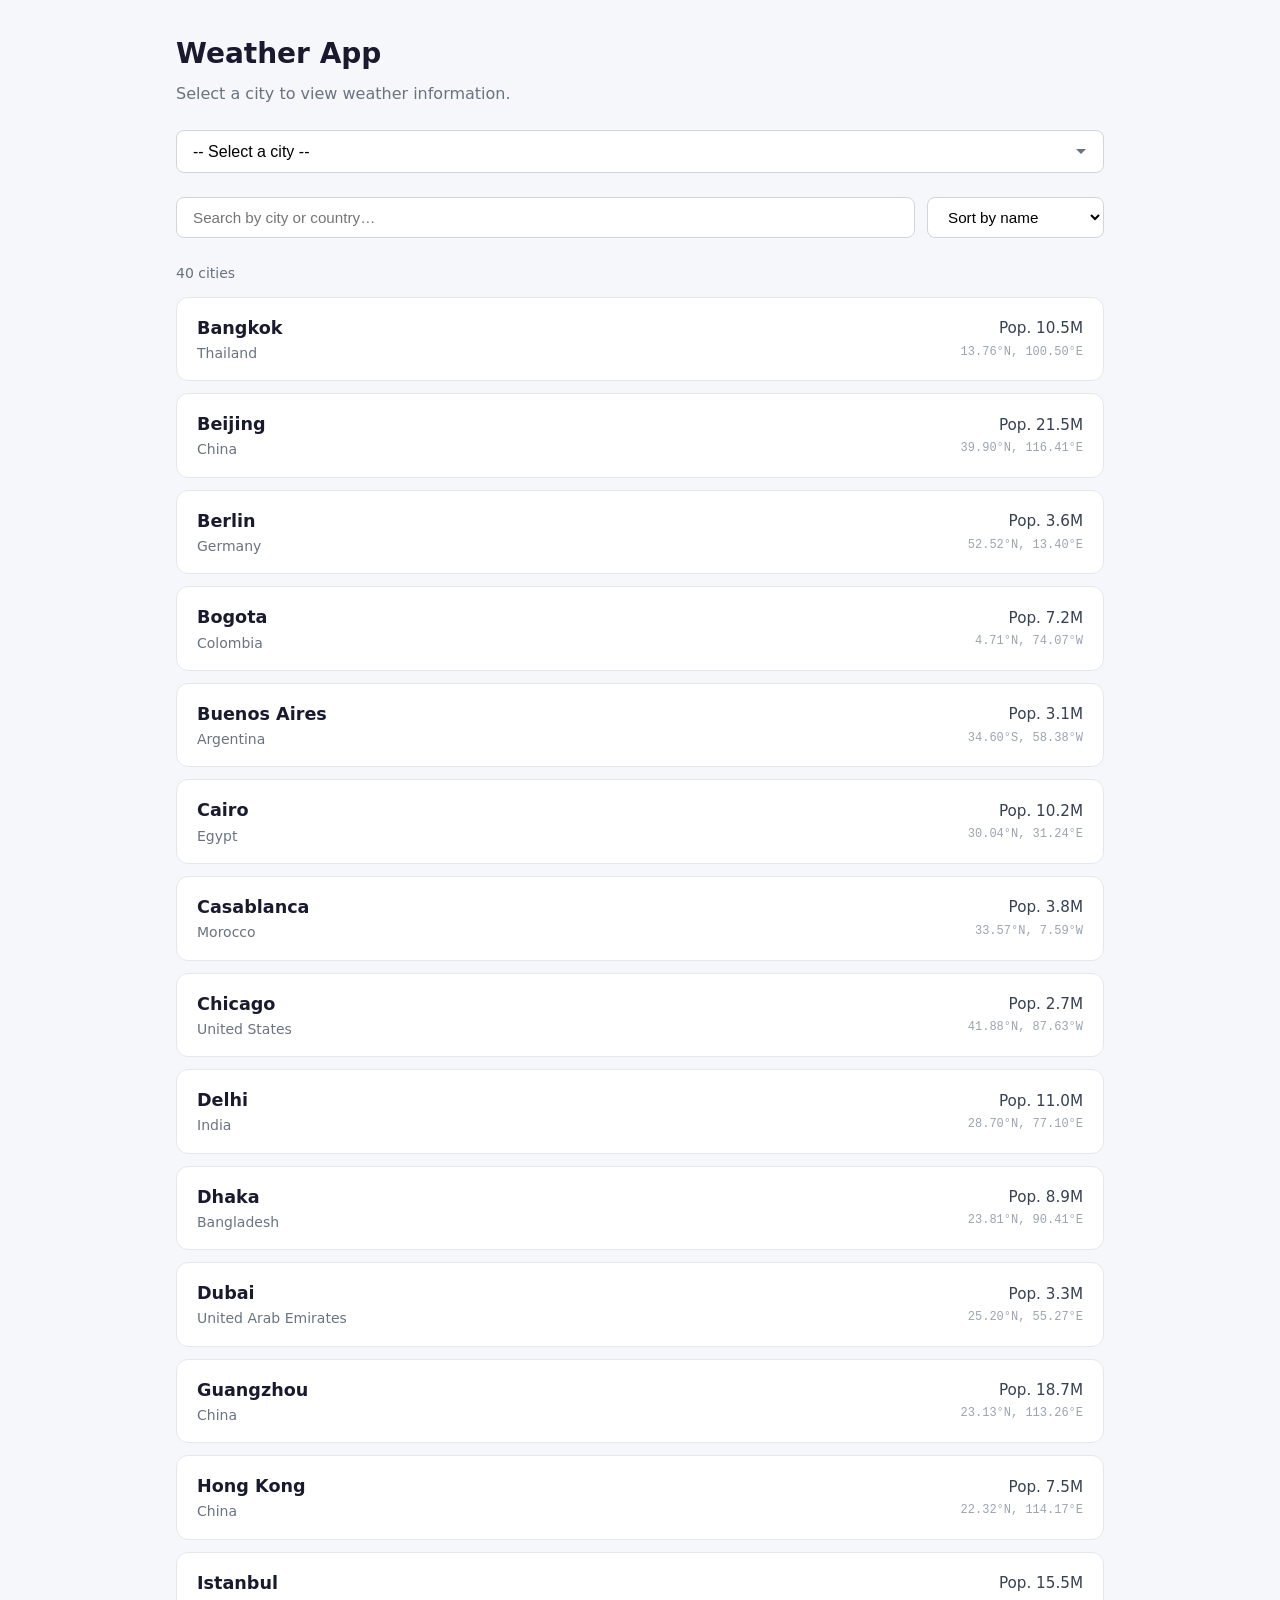
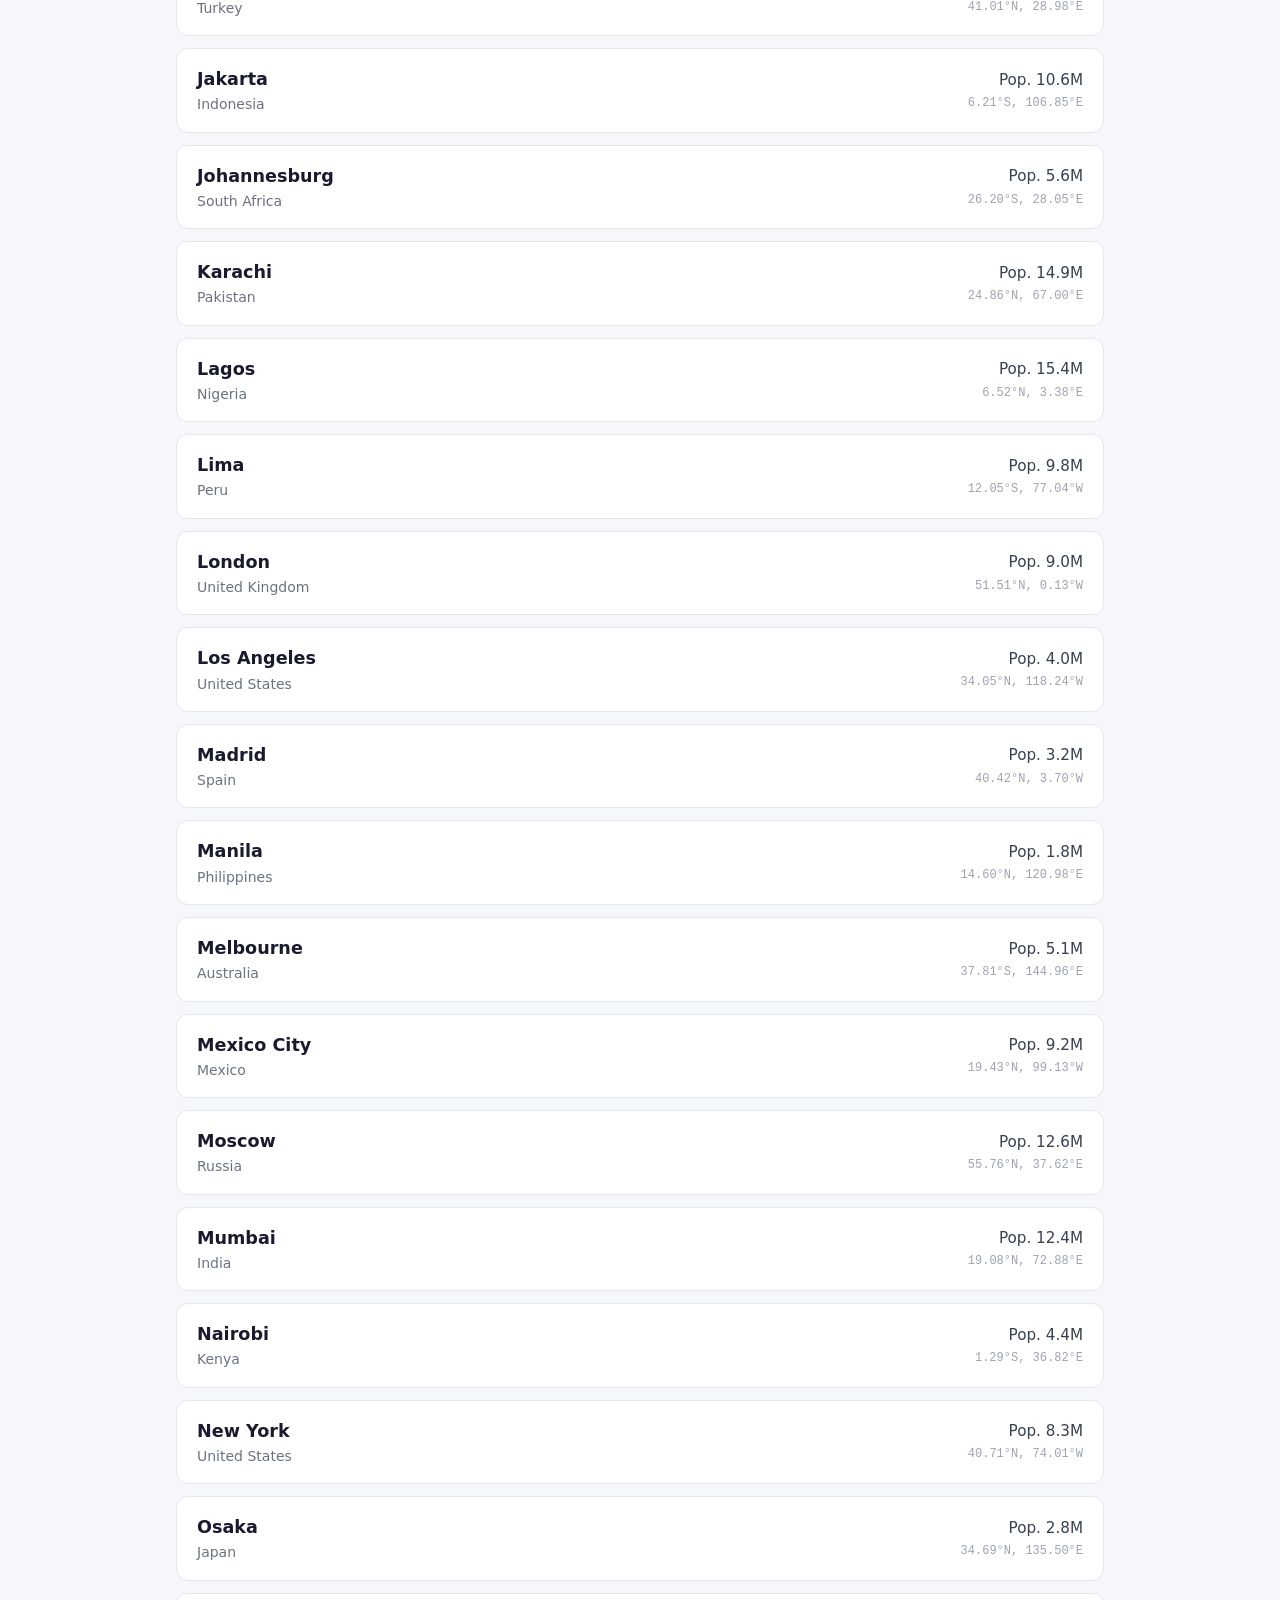
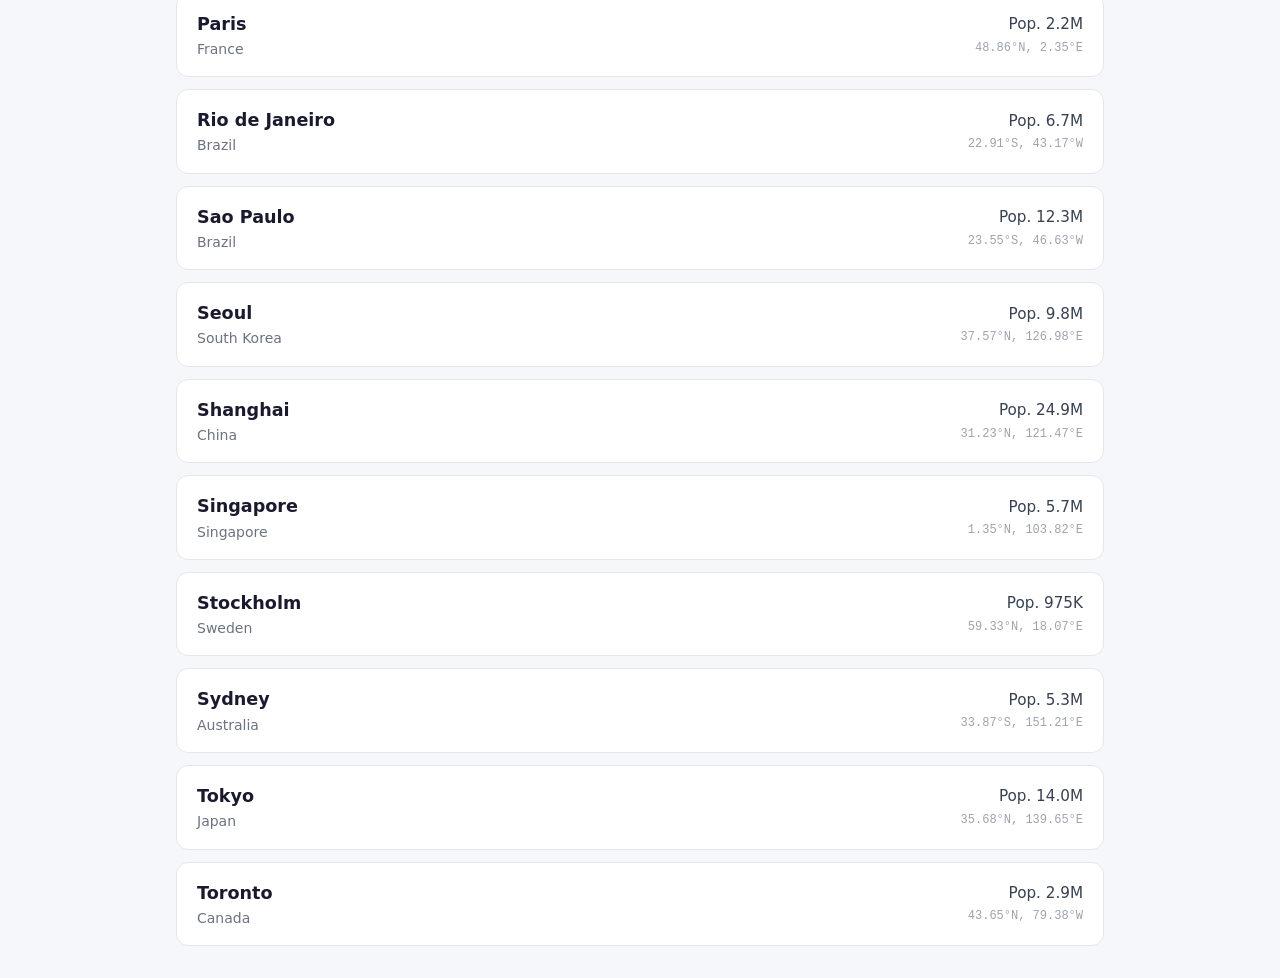
==== commit 939f5cca: "feat(wp-65): Implement the dropdown list of cities (#19) All changes are confined to the three front" ====
--- a/frontend/index.html
+++ b/frontend/index.html
@@ -3,87 +3,53 @@
 <head>
   <meta charset="UTF-8">
   <meta name="viewport" content="width=device-width, initial-scale=1.0">
-  <title>Weather App</title>
+  <title>City List</title>
+  <link rel="stylesheet" href="style.css">
 </head>
 <body>
-  <header>
+  <div class="container">
     <h1>Weather App</h1>
-  </header>
+    <p class="subtitle">Select a city to view weather information.</p>
 
-  <main>
-    <section id="city-selection">
-      <label for="city-select">Select a city:</label>
-      <select id="city-select">
-        <option value="">-- Choose a city --</option>
-        <option value="Tokyo">Tokyo, Japan</option>
-        <option value="Delhi">Delhi, India</option>
-        <option value="Shanghai">Shanghai, China</option>
-        <option value="Sao Paulo">Sao Paulo, Brazil</option>
-        <option value="Mexico City">Mexico City, Mexico</option>
-        <option value="Cairo">Cairo, Egypt</option>
-        <option value="Mumbai">Mumbai, India</option>
-        <option value="Beijing">Beijing, China</option>
-        <option value="Dhaka">Dhaka, Bangladesh</option>
-        <option value="Osaka">Osaka, Japan</option>
-        <option value="New York">New York, United States</option>
-        <option value="Karachi">Karachi, Pakistan</option>
-        <option value="Buenos Aires">Buenos Aires, Argentina</option>
-        <option value="Istanbul">Istanbul, Turkey</option>
-        <option value="Lagos">Lagos, Nigeria</option>
-        <option value="Manila">Manila, Philippines</option>
-        <option value="Rio de Janeiro">Rio de Janeiro, Brazil</option>
-        <option value="Guangzhou">Guangzhou, China</option>
-        <option value="Moscow">Moscow, Russia</option>
-        <option value="London">London, United Kingdom</option>
-        <option value="Paris">Paris, France</option>
-        <option value="Bangkok">Bangkok, Thailand</option>
-        <option value="Jakarta">Jakarta, Indonesia</option>
-        <option value="Lima">Lima, Peru</option>
-        <option value="Seoul">Seoul, South Korea</option>
-        <option value="Nairobi">Nairobi, Kenya</option>
-        <option value="Berlin">Berlin, Germany</option>
-        <option value="Madrid">Madrid, Spain</option>
-        <option value="Toronto">Toronto, Canada</option>
-        <option value="Sydney">Sydney, Australia</option>
+    <div class="controls">
+      <label for="city-select" class="sr-only">Select a city</label>
+      <select id="city-select" class="city-select" aria-label="Select a city">
+        <option value="">-- Select a city --</option>
       </select>
-    </section>
+    </div>
 
-    <section id="weather-display">
-      <h2>Daily Weather</h2>
+    <div id="selected-city-display" class="selected-city-display" hidden>
+      <article class="city-card selected">
+        <div class="city-info">
+          <span class="city-name" id="selected-city-name"></span>
+          <span class="city-country" id="selected-city-country"></span>
+        </div>
+        <div class="city-meta">
+          <span class="city-population" id="selected-city-population"></span>
+          <span class="city-coords" id="selected-city-coords"></span>
+        </div>
+      </article>
+    </div>
 
-      <div id="weather-current">
-        <h3>Current Conditions</h3>
-        <p id="weather-city-name"></p>
-        <p id="weather-temperature"></p>
-        <p id="weather-condition"></p>
-        <p id="weather-feels-like"></p>
-        <p id="weather-last-updated"></p>
-      </div>
+    <div class="controls controls-secondary">
+      <input
+        type="search"
+        id="search"
+        class="search-input"
+        placeholder="Search by city or country…"
+        aria-label="Search cities"
+      >
+      <select id="sort" class="sort-select" aria-label="Sort cities">
+        <option value="name">Sort by name</option>
+        <option value="country">Sort by country</option>
+        <option value="population">Sort by population</option>
+      </select>
+    </div>
 
-      <div id="weather-details">
-        <h3>Details</h3>
-        <dl>
-          <dt>Humidity</dt>
-          <dd id="weather-humidity"></dd>
+    <p id="city-count" class="city-count"></p>
+    <div id="city-list" class="city-list"></div>
+  </div>
 
-          <dt>Wind Speed</dt>
-          <dd id="weather-wind"></dd>
-
-          <dt>Pressure</dt>
-          <dd id="weather-pressure"></dd>
-        </dl>
-      </div>
-
-      <div id="weather-forecast">
-        <h3>5-Day Forecast</h3>
-        <ol id="forecast-list">
-        </ol>
-      </div>
-    </section>
-  </main>
-
-  <footer>
-    <p>Weather data powered by <a href="https://wttr.in">wttr.in</a></p>
-  </footer>
+  <script src="app.js"></script>
 </body>
 </html>
--- a/frontend/style.css
+++ b/frontend/style.css
@@ -0,0 +1,419 @@
+*,
+*::before,
+*::after {
+  box-sizing: border-box;
+  margin: 0;
+  padding: 0;
+}
+
+body {
+  font-family: system-ui, -apple-system, BlinkMacSystemFont, "Segoe UI", Roboto, sans-serif;
+  background: #f5f7fa;
+  color: #1a1a2e;
+  line-height: 1.6;
+  min-height: 100vh;
+}
+
+.container {
+  max-width: 960px;
+  margin: 0 auto;
+  padding: 2rem 1rem;
+}
+
+h1 {
+  font-size: 1.75rem;
+  font-weight: 700;
+  margin-bottom: 0.25rem;
+}
+
+.subtitle {
+  color: #6b7280;
+  margin-bottom: 1.5rem;
+}
+
+.controls {
+  display: flex;
+  gap: 0.75rem;
+  margin-bottom: 1.5rem;
+  flex-wrap: wrap;
+}
+
+.search-input {
+  flex: 1;
+  min-width: 200px;
+  padding: 0.625rem 1rem;
+  border: 1px solid #d1d5db;
+  border-radius: 0.5rem;
+  font-size: 0.95rem;
+  background: #fff;
+  transition: border-color 0.15s;
+}
+
+.search-input:focus {
+  outline: none;
+  border-color: #3b82f6;
+  box-shadow: 0 0 0 3px rgba(59, 130, 246, 0.15);
+}
+
+.sort-select {
+  padding: 0.625rem 1rem;
+  border: 1px solid #d1d5db;
+  border-radius: 0.5rem;
+  font-size: 0.95rem;
+  background: #fff;
+  cursor: pointer;
+}
+
+.city-select {
+  width: 100%;
+  padding: 0.75rem 1rem;
+  border: 1px solid #d1d5db;
+  border-radius: 0.5rem;
+  font-size: 1rem;
+  background: #fff;
+  cursor: pointer;
+  appearance: none;
+  background-image: url("data:image/svg+xml,%3Csvg xmlns='http://www.w3.org/2000/svg' width='12' height='12' viewBox='0 0 12 12'%3E%3Cpath fill='%236b7280' d='M6 8L1 3h10z'/%3E%3C/svg%3E");
+  background-repeat: no-repeat;
+  background-position: right 1rem center;
+  padding-right: 2.5rem;
+}
+
+.city-select:focus {
+  outline: none;
+  border-color: #3b82f6;
+  box-shadow: 0 0 0 3px rgba(59, 130, 246, 0.15);
+}
+
+.sr-only {
+  position: absolute;
+  width: 1px;
+  height: 1px;
+  padding: 0;
+  margin: -1px;
+  overflow: hidden;
+  clip: rect(0, 0, 0, 0);
+  white-space: nowrap;
+  border: 0;
+}
+
+.selected-city-display {
+  margin-bottom: 1.5rem;
+}
+
+.selected-city-display .city-card.selected {
+  border-color: #3b82f6;
+  border-left: 4px solid #3b82f6;
+  background: #eff6ff;
+}
+
+.controls-secondary {
+  margin-top: 0;
+}
+
+.city-count {
+  font-size: 0.875rem;
+  color: #6b7280;
+  margin-bottom: 0.75rem;
+}
+
+.city-list {
+  display: grid;
+  gap: 0.75rem;
+}
+
+.city-card {
+  background: #fff;
+  border: 1px solid #e5e7eb;
+  border-radius: 0.75rem;
+  padding: 1rem 1.25rem;
+  display: flex;
+  align-items: center;
+  justify-content: space-between;
+  transition: box-shadow 0.15s, border-color 0.15s;
+}
+
+.city-card:hover {
+  border-color: #3b82f6;
+  box-shadow: 0 2px 8px rgba(59, 130, 246, 0.1);
+  cursor: pointer;
+}
+
+.city-card.selected {
+  border-color: #3b82f6;
+  border-left: 4px solid #3b82f6;
+  background: #eff6ff;
+}
+
+.city-info {
+  display: flex;
+  flex-direction: column;
+}
+
+.city-name {
+  font-size: 1.1rem;
+  font-weight: 600;
+}
+
+.city-country {
+  font-size: 0.875rem;
+  color: #6b7280;
+}
+
+.city-meta {
+  text-align: right;
+  display: flex;
+  flex-direction: column;
+  align-items: flex-end;
+  gap: 0.125rem;
+}
+
+.city-population {
+  font-size: 0.95rem;
+  font-weight: 500;
+  color: #374151;
+}
+
+.city-coords {
+  font-size: 0.75rem;
+  color: #9ca3af;
+  font-family: "SF Mono", SFMono-Regular, ui-monospace, monospace;
+}
+
+.empty-state {
+  text-align: center;
+  padding: 3rem 1rem;
+  color: #9ca3af;
+  font-size: 1rem;
+}
+
+.error-state {
+  text-align: center;
+  padding: 2rem 1rem;
+  color: #dc2626;
+  background: #fef2f2;
+  border: 1px solid #fecaca;
+  border-radius: 0.75rem;
+}
+
+.loading-state {
+  text-align: center;
+  padding: 3rem 1rem;
+  color: #6b7280;
+}
+
+/* ── City card clickable state ───────────────────────────── */
+
+.city-card {
+  cursor: pointer;
+}
+
+.city-card:focus-visible {
+  outline: 2px solid #3b82f6;
+  outline-offset: 2px;
+}
+
+/* ── Weather display ────────────────────────────────────── */
+
+.weather-display {
+  max-width: 640px;
+  margin: 0 auto;
+}
+
+.back-btn {
+  background: none;
+  border: 1px solid #d1d5db;
+  border-radius: 0.5rem;
+  padding: 0.5rem 1rem;
+  font-size: 0.875rem;
+  color: #374151;
+  cursor: pointer;
+  margin-bottom: 1.5rem;
+  transition: background 0.15s, border-color 0.15s;
+}
+
+.back-btn:hover {
+  background: #f3f4f6;
+  border-color: #9ca3af;
+}
+
+.back-btn:focus-visible {
+  outline: 2px solid #3b82f6;
+  outline-offset: 2px;
+}
+
+.weather-header-section {
+  margin-bottom: 1.25rem;
+}
+
+.weather-city-name {
+  font-size: 1.5rem;
+  font-weight: 700;
+  color: #1a1a2e;
+  margin-bottom: 0.25rem;
+}
+
+.weather-updated {
+  font-size: 0.8125rem;
+  color: #6b7280;
+}
+
+.weather-hero {
+  background: linear-gradient(135deg, #3b82f6, #60a5fa);
+  color: #fff;
+  border-radius: 0.75rem;
+  padding: 2rem 2.5rem;
+  display: flex;
+  align-items: center;
+  justify-content: space-between;
+  margin-bottom: 1.25rem;
+  box-shadow: 0 4px 12px rgba(0, 0, 0, 0.1);
+}
+
+.weather-hero--loading {
+  min-height: 140px;
+}
+
+.weather-hero-icon {
+  font-size: 4rem;
+  line-height: 1;
+}
+
+.weather-hero-data {
+  text-align: right;
+}
+
+.weather-temp {
+  font-size: 2.5rem;
+  font-weight: 800;
+  line-height: 1.1;
+}
+
+.weather-temp-alt {
+  font-size: 1.25rem;
+  font-weight: 500;
+  opacity: 0.8;
+}
+
+.weather-condition {
+  font-size: 1.125rem;
+  font-weight: 500;
+  opacity: 0.9;
+  margin-top: 0.25rem;
+}
+
+.weather-details {
+  display: grid;
+  grid-template-columns: repeat(3, 1fr);
+  gap: 0.75rem;
+  margin-bottom: 1.25rem;
+}
+
+.detail-card {
+  background: #fff;
+  border: 1px solid #e5e7eb;
+  border-radius: 0.75rem;
+  padding: 1.25rem;
+  text-align: center;
+  box-shadow: 0 1px 3px rgba(0, 0, 0, 0.06);
+}
+
+.detail-card-icon {
+  font-size: 1.5rem;
+  margin-bottom: 0.5rem;
+}
+
+.detail-card-value {
+  font-size: 1.25rem;
+  font-weight: 700;
+  color: #1a1a2e;
+  margin-bottom: 0.125rem;
+}
+
+.detail-card-label {
+  font-size: 0.75rem;
+  color: #6b7280;
+  text-transform: uppercase;
+  letter-spacing: 0.04em;
+}
+
+.weather-timestamp {
+  font-size: 0.75rem;
+  color: #9ca3af;
+  text-align: center;
+}
+
+.weather-error {
+  text-align: center;
+  padding: 2rem 1rem;
+  color: #dc2626;
+  background: #fef2f2;
+  border: 1px solid #fecaca;
+  border-radius: 0.75rem;
+}
+
+.retry-btn {
+  margin-top: 1rem;
+  padding: 0.5rem 1.5rem;
+  border-radius: 0.5rem;
+  border: none;
+  background: #3b82f6;
+  color: #fff;
+  font-size: 0.875rem;
+  font-weight: 600;
+  cursor: pointer;
+  transition: background 0.15s;
+}
+
+.retry-btn:hover {
+  background: #2563eb;
+}
+
+/* ── Skeleton loading ───────────────────────────────────── */
+
+.skeleton-block {
+  background: rgba(255, 255, 255, 0.3);
+  border-radius: 0.5rem;
+  height: 2rem;
+  width: 60%;
+  animation: skeleton-pulse 1.2s ease-in-out infinite;
+}
+
+@keyframes skeleton-pulse {
+  0%, 100% { opacity: 0.4; }
+  50% { opacity: 0.8; }
+}
+
+/* ── Responsive ─────────────────────────────────────────── */
+
+@media (max-width: 600px) {
+  .city-card {
+    flex-direction: column;
+    align-items: flex-start;
+    gap: 0.5rem;
+  }
+
+  .city-meta {
+    align-items: flex-start;
+    text-align: left;
+  }
+
+  .weather-hero {
+    flex-direction: column;
+    text-align: center;
+    padding: 1.5rem;
+    gap: 1rem;
+  }
+
+  .weather-hero-data {
+    text-align: center;
+  }
+
+  .weather-temp {
+    font-size: 2rem;
+  }
+
+  .weather-details {
+    grid-template-columns: 1fr;
+  }
+}
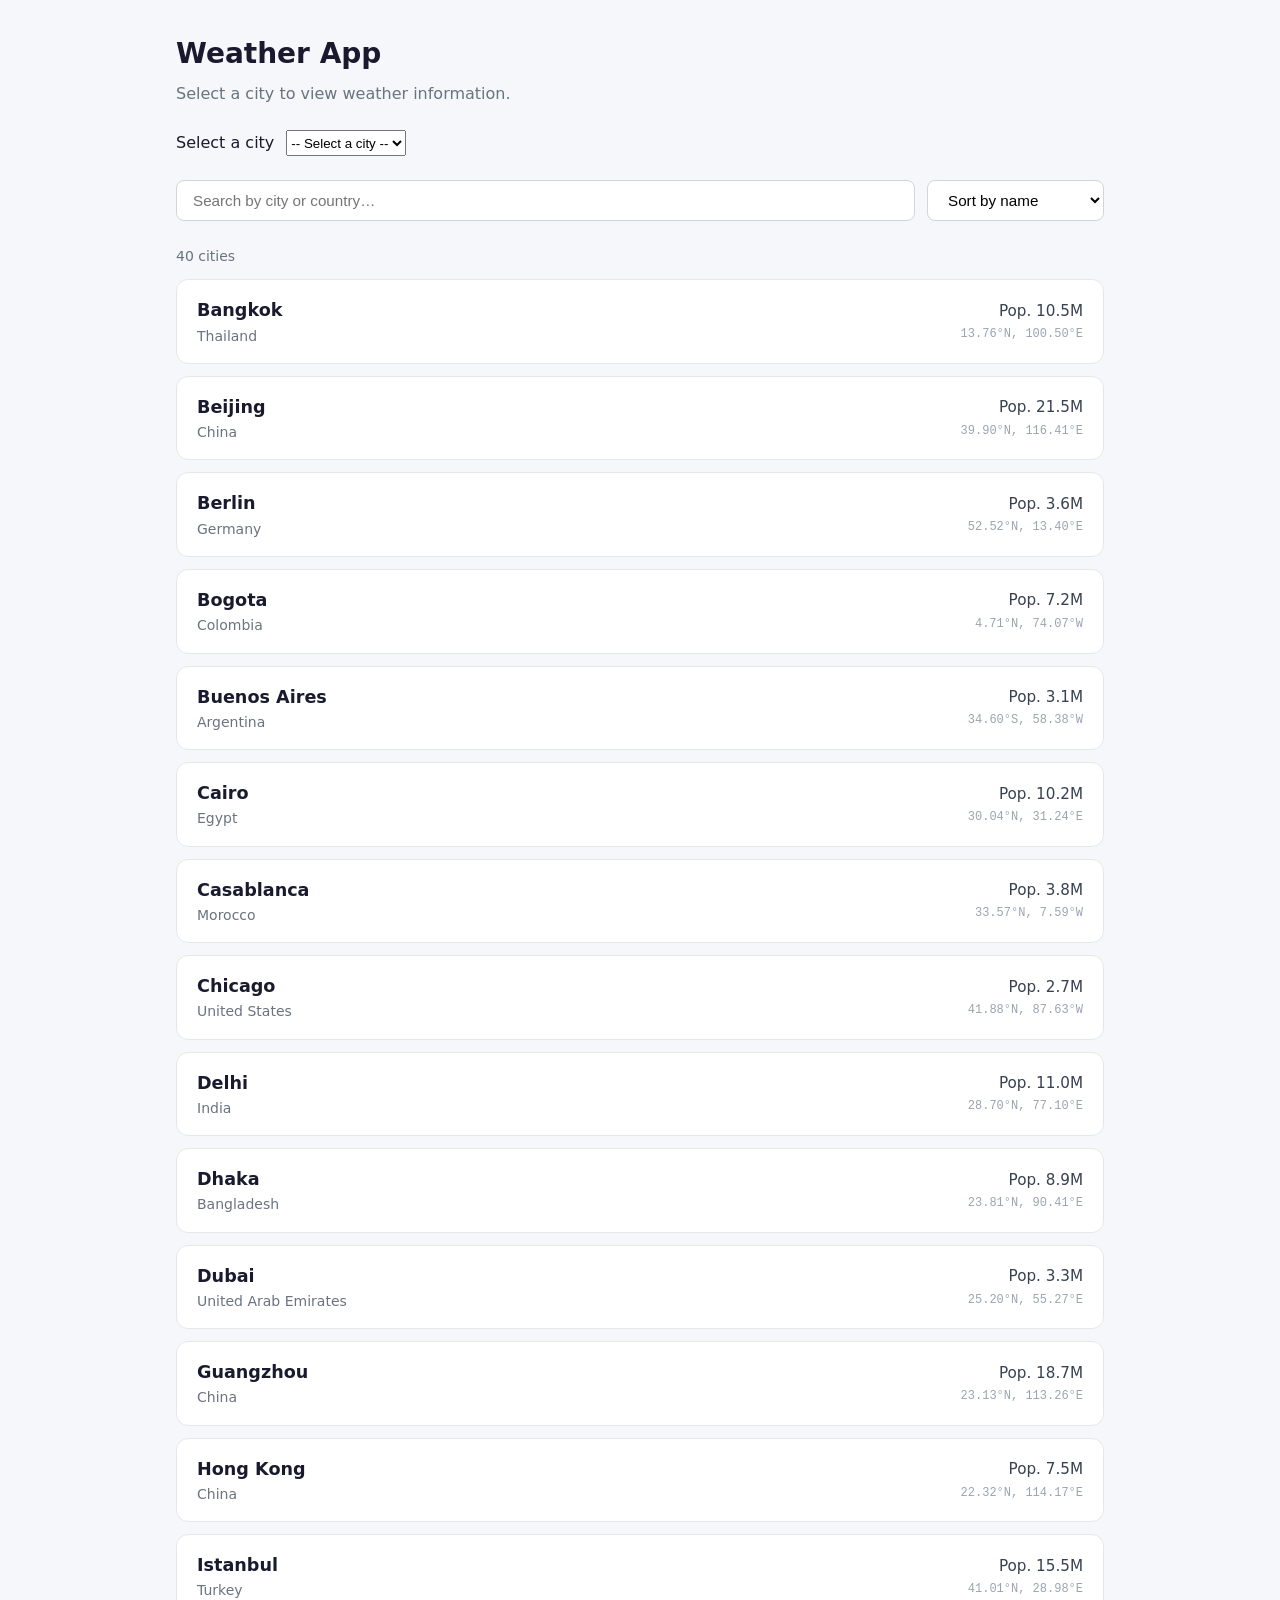
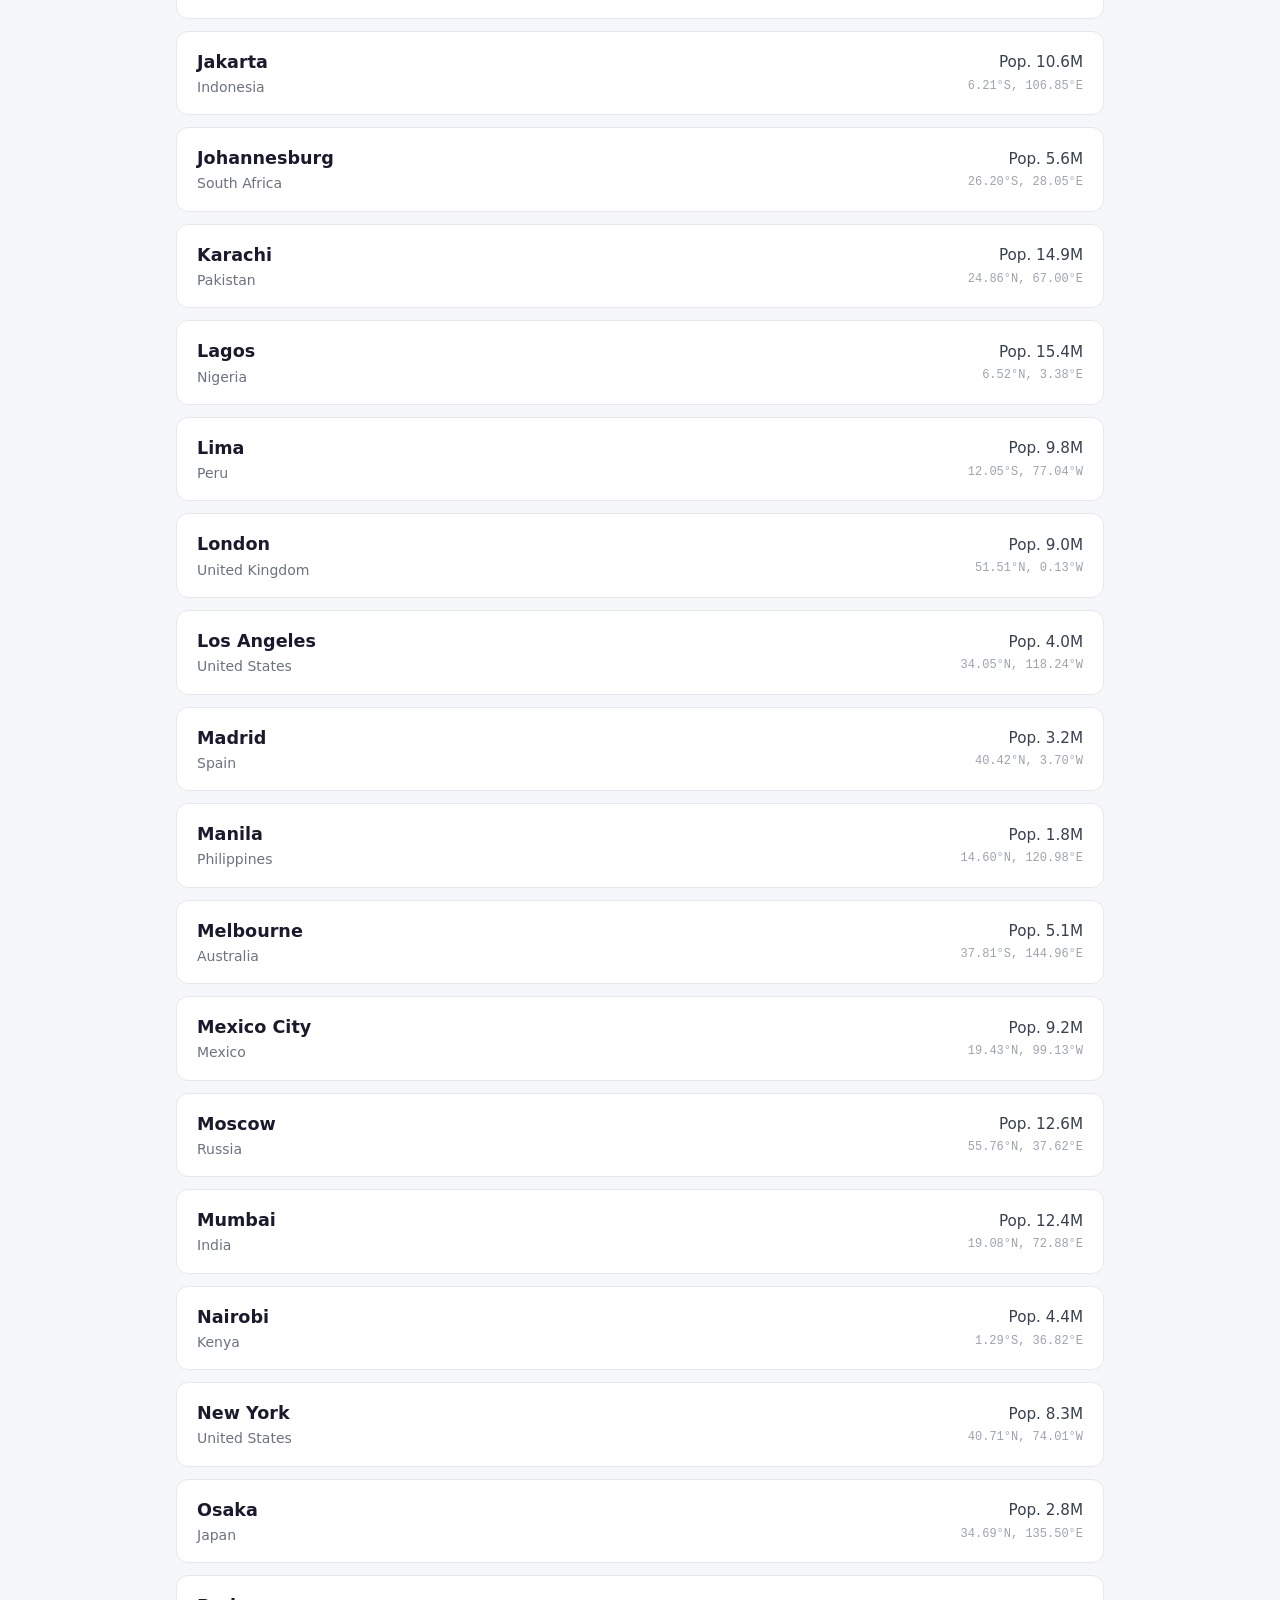
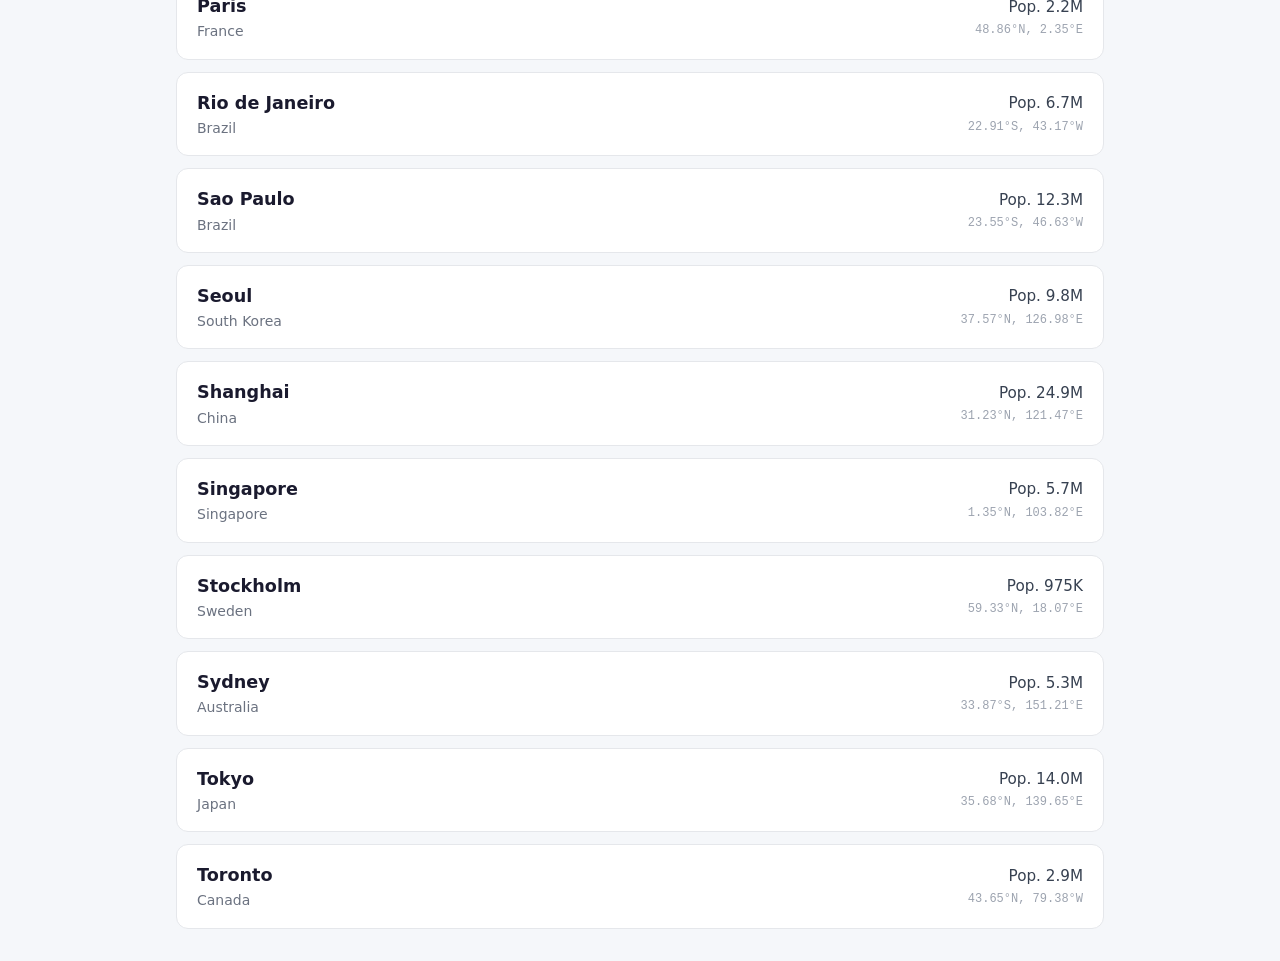
==== commit 0ce76a54: "feat(wp-66): Implement the API request to retrieve weather data (#20) The changes are contained to t" ====
--- a/frontend/index.html
+++ b/frontend/index.html
@@ -46,6 +46,8 @@
       </select>
     </div>
 
+    <div id="weather-panel" class="weather-panel" hidden></div>
+
     <p id="city-count" class="city-count"></p>
     <div id="city-list" class="city-list"></div>
   </div>
--- a/frontend/style.css
+++ b/frontend/style.css
@@ -64,53 +64,6 @@
   cursor: pointer;
 }
 
-.city-select {
-  width: 100%;
-  padding: 0.75rem 1rem;
-  border: 1px solid #d1d5db;
-  border-radius: 0.5rem;
-  font-size: 1rem;
-  background: #fff;
-  cursor: pointer;
-  appearance: none;
-  background-image: url("data:image/svg+xml,%3Csvg xmlns='http://www.w3.org/2000/svg' width='12' height='12' viewBox='0 0 12 12'%3E%3Cpath fill='%236b7280' d='M6 8L1 3h10z'/%3E%3C/svg%3E");
-  background-repeat: no-repeat;
-  background-position: right 1rem center;
-  padding-right: 2.5rem;
-}
-
-.city-select:focus {
-  outline: none;
-  border-color: #3b82f6;
-  box-shadow: 0 0 0 3px rgba(59, 130, 246, 0.15);
-}
-
-.sr-only {
-  position: absolute;
-  width: 1px;
-  height: 1px;
-  padding: 0;
-  margin: -1px;
-  overflow: hidden;
-  clip: rect(0, 0, 0, 0);
-  white-space: nowrap;
-  border: 0;
-}
-
-.selected-city-display {
-  margin-bottom: 1.5rem;
-}
-
-.selected-city-display .city-card.selected {
-  border-color: #3b82f6;
-  border-left: 4px solid #3b82f6;
-  background: #eff6ff;
-}
-
-.controls-secondary {
-  margin-top: 0;
-}
-
 .city-count {
   font-size: 0.875rem;
   color: #6b7280;
@@ -133,16 +86,11 @@
   transition: box-shadow 0.15s, border-color 0.15s;
 }
 
-.city-card:hover {
+.city-card:hover,
+.city-card:focus-visible {
   border-color: #3b82f6;
   box-shadow: 0 2px 8px rgba(59, 130, 246, 0.1);
   cursor: pointer;
-}
-
-.city-card.selected {
-  border-color: #3b82f6;
-  border-left: 4px solid #3b82f6;
-  background: #eff6ff;
 }
 
 .city-info {
@@ -178,6 +126,70 @@
   font-size: 0.75rem;
   color: #9ca3af;
   font-family: "SF Mono", SFMono-Regular, ui-monospace, monospace;
+}
+
+.weather-panel {
+  background: #fff;
+  border: 1px solid #3b82f6;
+  border-radius: 0.75rem;
+  padding: 1.25rem;
+  margin-bottom: 1.5rem;
+}
+
+.weather-header {
+  display: flex;
+  justify-content: space-between;
+  align-items: center;
+  margin-bottom: 0.75rem;
+}
+
+.weather-city {
+  font-size: 1.2rem;
+  font-weight: 600;
+}
+
+.close-btn {
+  background: none;
+  border: none;
+  font-size: 1.5rem;
+  cursor: pointer;
+  color: #6b7280;
+  line-height: 1;
+  padding: 0 0.25rem;
+}
+
+.close-btn:hover {
+  color: #1a1a2e;
+}
+
+.weather-temp {
+  font-size: 2rem;
+  font-weight: 700;
+  color: #3b82f6;
+}
+
+.weather-desc {
+  font-size: 1rem;
+  color: #374151;
+  margin-bottom: 0.5rem;
+}
+
+.weather-stats {
+  display: flex;
+  gap: 1.5rem;
+  font-size: 0.9rem;
+  color: #6b7280;
+}
+
+.weather-loading {
+  text-align: center;
+  padding: 1rem;
+  color: #6b7280;
+}
+
+.weather-error {
+  color: #dc2626;
+  padding: 0.5rem 0;
 }
 
 .empty-state {
@@ -201,190 +213,6 @@
   padding: 3rem 1rem;
   color: #6b7280;
 }
-
-/* ── City card clickable state ───────────────────────────── */
-
-.city-card {
-  cursor: pointer;
-}
-
-.city-card:focus-visible {
-  outline: 2px solid #3b82f6;
-  outline-offset: 2px;
-}
-
-/* ── Weather display ────────────────────────────────────── */
-
-.weather-display {
-  max-width: 640px;
-  margin: 0 auto;
-}
-
-.back-btn {
-  background: none;
-  border: 1px solid #d1d5db;
-  border-radius: 0.5rem;
-  padding: 0.5rem 1rem;
-  font-size: 0.875rem;
-  color: #374151;
-  cursor: pointer;
-  margin-bottom: 1.5rem;
-  transition: background 0.15s, border-color 0.15s;
-}
-
-.back-btn:hover {
-  background: #f3f4f6;
-  border-color: #9ca3af;
-}
-
-.back-btn:focus-visible {
-  outline: 2px solid #3b82f6;
-  outline-offset: 2px;
-}
-
-.weather-header-section {
-  margin-bottom: 1.25rem;
-}
-
-.weather-city-name {
-  font-size: 1.5rem;
-  font-weight: 700;
-  color: #1a1a2e;
-  margin-bottom: 0.25rem;
-}
-
-.weather-updated {
-  font-size: 0.8125rem;
-  color: #6b7280;
-}
-
-.weather-hero {
-  background: linear-gradient(135deg, #3b82f6, #60a5fa);
-  color: #fff;
-  border-radius: 0.75rem;
-  padding: 2rem 2.5rem;
-  display: flex;
-  align-items: center;
-  justify-content: space-between;
-  margin-bottom: 1.25rem;
-  box-shadow: 0 4px 12px rgba(0, 0, 0, 0.1);
-}
-
-.weather-hero--loading {
-  min-height: 140px;
-}
-
-.weather-hero-icon {
-  font-size: 4rem;
-  line-height: 1;
-}
-
-.weather-hero-data {
-  text-align: right;
-}
-
-.weather-temp {
-  font-size: 2.5rem;
-  font-weight: 800;
-  line-height: 1.1;
-}
-
-.weather-temp-alt {
-  font-size: 1.25rem;
-  font-weight: 500;
-  opacity: 0.8;
-}
-
-.weather-condition {
-  font-size: 1.125rem;
-  font-weight: 500;
-  opacity: 0.9;
-  margin-top: 0.25rem;
-}
-
-.weather-details {
-  display: grid;
-  grid-template-columns: repeat(3, 1fr);
-  gap: 0.75rem;
-  margin-bottom: 1.25rem;
-}
-
-.detail-card {
-  background: #fff;
-  border: 1px solid #e5e7eb;
-  border-radius: 0.75rem;
-  padding: 1.25rem;
-  text-align: center;
-  box-shadow: 0 1px 3px rgba(0, 0, 0, 0.06);
-}
-
-.detail-card-icon {
-  font-size: 1.5rem;
-  margin-bottom: 0.5rem;
-}
-
-.detail-card-value {
-  font-size: 1.25rem;
-  font-weight: 700;
-  color: #1a1a2e;
-  margin-bottom: 0.125rem;
-}
-
-.detail-card-label {
-  font-size: 0.75rem;
-  color: #6b7280;
-  text-transform: uppercase;
-  letter-spacing: 0.04em;
-}
-
-.weather-timestamp {
-  font-size: 0.75rem;
-  color: #9ca3af;
-  text-align: center;
-}
-
-.weather-error {
-  text-align: center;
-  padding: 2rem 1rem;
-  color: #dc2626;
-  background: #fef2f2;
-  border: 1px solid #fecaca;
-  border-radius: 0.75rem;
-}
-
-.retry-btn {
-  margin-top: 1rem;
-  padding: 0.5rem 1.5rem;
-  border-radius: 0.5rem;
-  border: none;
-  background: #3b82f6;
-  color: #fff;
-  font-size: 0.875rem;
-  font-weight: 600;
-  cursor: pointer;
-  transition: background 0.15s;
-}
-
-.retry-btn:hover {
-  background: #2563eb;
-}
-
-/* ── Skeleton loading ───────────────────────────────────── */
-
-.skeleton-block {
-  background: rgba(255, 255, 255, 0.3);
-  border-radius: 0.5rem;
-  height: 2rem;
-  width: 60%;
-  animation: skeleton-pulse 1.2s ease-in-out infinite;
-}
-
-@keyframes skeleton-pulse {
-  0%, 100% { opacity: 0.4; }
-  50% { opacity: 0.8; }
-}
-
-/* ── Responsive ─────────────────────────────────────────── */
 
 @media (max-width: 600px) {
   .city-card {
@@ -397,23 +225,4 @@
     align-items: flex-start;
     text-align: left;
   }
-
-  .weather-hero {
-    flex-direction: column;
-    text-align: center;
-    padding: 1.5rem;
-    gap: 1rem;
-  }
-
-  .weather-hero-data {
-    text-align: center;
-  }
-
-  .weather-temp {
-    font-size: 2rem;
-  }
-
-  .weather-details {
-    grid-template-columns: 1fr;
-  }
-}
+}
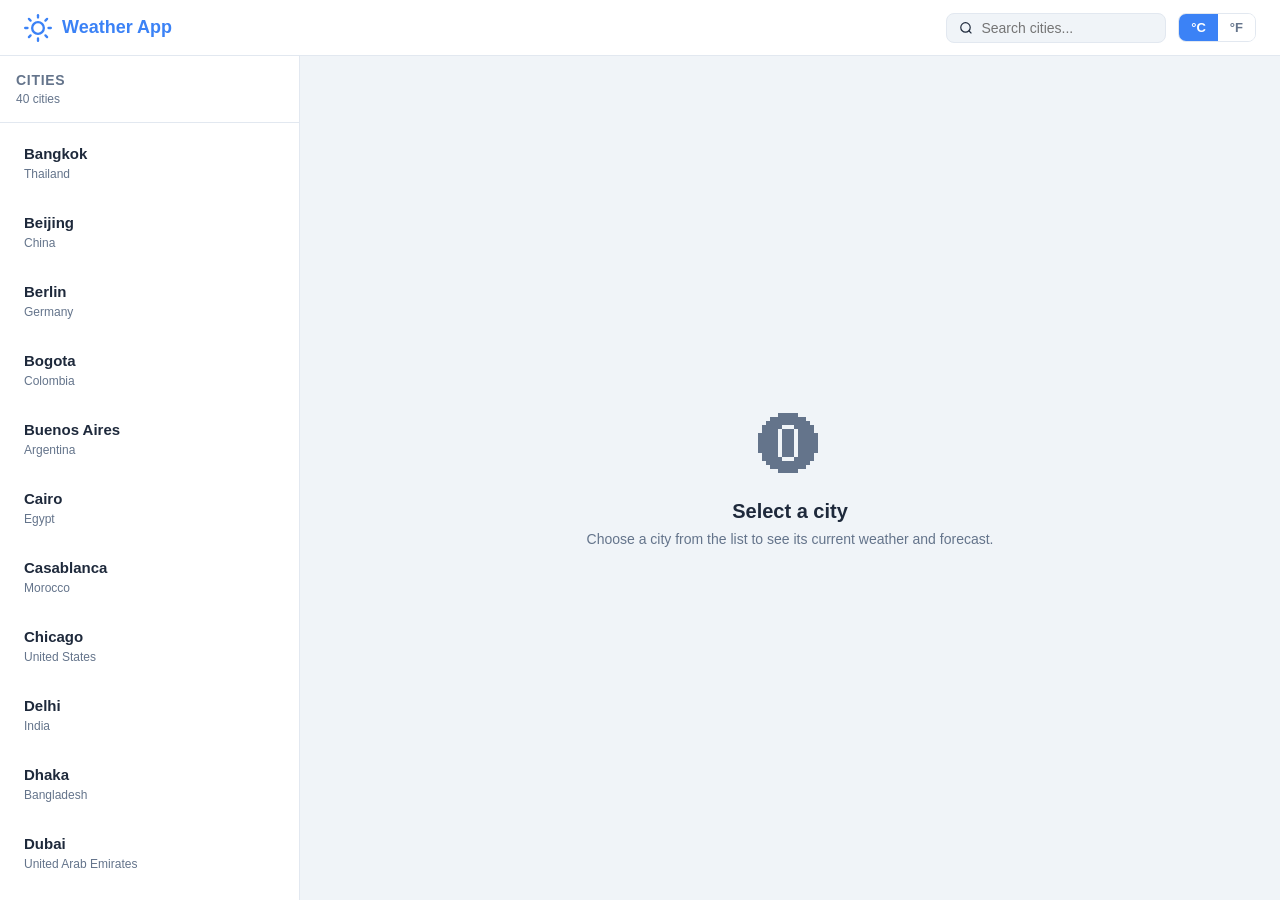
==== commit e3e36c8c: "feat(wp-67): Implement the daily weather display (#21) Good — the import path matches. Let me verify" ====
--- a/frontend/index.html
+++ b/frontend/index.html
@@ -3,55 +3,60 @@
 <head>
   <meta charset="UTF-8">
   <meta name="viewport" content="width=device-width, initial-scale=1.0">
-  <title>City List</title>
+  <title>Weather App</title>
   <link rel="stylesheet" href="style.css">
 </head>
 <body>
-  <div class="container">
-    <h1>Weather App</h1>
-    <p class="subtitle">Select a city to view weather information.</p>
 
-    <div class="controls">
-      <label for="city-select" class="sr-only">Select a city</label>
-      <select id="city-select" class="city-select" aria-label="Select a city">
-        <option value="">-- Select a city --</option>
-      </select>
+<header>
+  <div class="logo">
+    <svg viewBox="0 0 24 24" fill="none" stroke="currentColor" stroke-width="2"
+         stroke-linecap="round" stroke-linejoin="round" width="28" height="28">
+      <circle cx="12" cy="12" r="5"/>
+      <line x1="12" y1="1" x2="12" y2="3"/>
+      <line x1="12" y1="21" x2="12" y2="23"/>
+      <line x1="4.22" y1="4.22" x2="5.64" y2="5.64"/>
+      <line x1="18.36" y1="18.36" x2="19.78" y2="19.78"/>
+      <line x1="1" y1="12" x2="3" y2="12"/>
+      <line x1="21" y1="12" x2="23" y2="12"/>
+      <line x1="4.22" y1="19.78" x2="5.64" y2="18.36"/>
+      <line x1="18.36" y1="5.64" x2="19.78" y2="4.22"/>
+    </svg>
+    Weather App
+  </div>
+  <div class="header-actions">
+    <div class="search-box">
+      <svg width="16" height="16" viewBox="0 0 24 24" fill="none"
+           stroke="currentColor" stroke-width="2">
+        <circle cx="11" cy="11" r="8"/><line x1="21" y1="21" x2="16.65" y2="16.65"/>
+      </svg>
+      <input type="text" id="search" placeholder="Search cities..." aria-label="Search cities">
     </div>
+    <div class="unit-toggle" role="radiogroup" aria-label="Temperature unit">
+      <button class="active" role="radio" aria-checked="true" id="btn-c">°C</button>
+      <button role="radio" aria-checked="false" id="btn-f">°F</button>
+    </div>
+  </div>
+</header>
 
-    <div id="selected-city-display" class="selected-city-display" hidden>
-      <article class="city-card selected">
-        <div class="city-info">
-          <span class="city-name" id="selected-city-name"></span>
-          <span class="city-country" id="selected-city-country"></span>
-        </div>
-        <div class="city-meta">
-          <span class="city-population" id="selected-city-population"></span>
-          <span class="city-coords" id="selected-city-coords"></span>
-        </div>
-      </article>
+<div class="app">
+  <aside class="city-panel">
+    <div class="city-panel-header">
+      <h2>Cities</h2>
+      <p id="city-count" class="city-count"></p>
     </div>
+    <ul class="city-list" role="listbox" aria-label="Cities" id="city-list"></ul>
+  </aside>
 
-    <div class="controls controls-secondary">
-      <input
-        type="search"
-        id="search"
-        class="search-input"
-        placeholder="Search by city or country…"
-        aria-label="Search cities"
-      >
-      <select id="sort" class="sort-select" aria-label="Sort cities">
-        <option value="name">Sort by name</option>
-        <option value="country">Sort by country</option>
-        <option value="population">Sort by population</option>
-      </select>
+  <main class="weather-panel" id="weather-panel">
+    <div class="empty-state" id="empty-state">
+      <div class="empty-icon" aria-hidden="true">&#127326;</div>
+      <h2>Select a city</h2>
+      <p>Choose a city from the list to see its current weather and forecast.</p>
     </div>
+  </main>
+</div>
 
-    <div id="weather-panel" class="weather-panel" hidden></div>
-
-    <p id="city-count" class="city-count"></p>
-    <div id="city-list" class="city-list"></div>
-  </div>
-
-  <script src="app.js"></script>
+<script src="app.js"></script>
 </body>
 </html>
--- a/frontend/style.css
+++ b/frontend/style.css
@@ -1,3 +1,17 @@
+:root {
+  --bg-primary: #f0f4f8;
+  --bg-card: #ffffff;
+  --accent: #3b82f6;
+  --accent-light: #dbeafe;
+  --text-primary: #1e293b;
+  --text-secondary: #64748b;
+  --danger: #ef4444;
+  --border: #e2e8f0;
+  --radius: 12px;
+  --shadow: 0 1px 3px rgba(0, 0, 0, 0.08), 0 1px 2px rgba(0, 0, 0, 0.06);
+  --shadow-lg: 0 4px 12px rgba(0, 0, 0, 0.1);
+}
+
 *,
 *::before,
 *::after {
@@ -7,222 +21,490 @@
 }
 
 body {
-  font-family: system-ui, -apple-system, BlinkMacSystemFont, "Segoe UI", Roboto, sans-serif;
-  background: #f5f7fa;
-  color: #1a1a2e;
-  line-height: 1.6;
-  min-height: 100vh;
-}
-
-.container {
-  max-width: 960px;
-  margin: 0 auto;
-  padding: 2rem 1rem;
-}
-
-h1 {
-  font-size: 1.75rem;
+  font-family: -apple-system, BlinkMacSystemFont, "Segoe UI", Roboto, sans-serif;
+  background: var(--bg-primary);
+  color: var(--text-primary);
+  height: 100vh;
+  display: flex;
+  flex-direction: column;
+  overflow: hidden;
+}
+
+/* Header */
+
+header {
+  display: flex;
+  align-items: center;
+  justify-content: space-between;
+  padding: 0 24px;
+  height: 56px;
+  background: var(--bg-card);
+  border-bottom: 1px solid var(--border);
+  flex-shrink: 0;
+}
+
+.logo {
+  display: flex;
+  align-items: center;
+  gap: 10px;
+  font-size: 18px;
   font-weight: 700;
-  margin-bottom: 0.25rem;
-}
-
-.subtitle {
-  color: #6b7280;
-  margin-bottom: 1.5rem;
-}
-
-.controls {
-  display: flex;
-  gap: 0.75rem;
-  margin-bottom: 1.5rem;
-  flex-wrap: wrap;
-}
-
-.search-input {
+  color: var(--accent);
+}
+
+.header-actions {
+  display: flex;
+  align-items: center;
+  gap: 12px;
+}
+
+.search-box {
+  display: flex;
+  align-items: center;
+  background: var(--bg-primary);
+  border: 1px solid var(--border);
+  border-radius: 8px;
+  padding: 6px 12px;
+  gap: 8px;
+  width: 220px;
+  transition: border-color 0.15s;
+}
+
+.search-box:focus-within {
+  border-color: var(--accent);
+}
+
+.search-box input {
+  border: none;
+  background: transparent;
+  outline: none;
+  font-size: 14px;
+  width: 100%;
+  color: var(--text-primary);
+}
+
+.unit-toggle {
+  display: flex;
+  border-radius: 8px;
+  overflow: hidden;
+  border: 1px solid var(--border);
+}
+
+.unit-toggle button {
+  padding: 6px 12px;
+  border: none;
+  background: var(--bg-card);
+  cursor: pointer;
+  font-size: 13px;
+  font-weight: 600;
+  color: var(--text-secondary);
+  transition: background 0.15s, color 0.15s;
+}
+
+.unit-toggle button.active {
+  background: var(--accent);
+  color: white;
+}
+
+/* Main layout */
+
+.app {
+  display: flex;
   flex: 1;
-  min-width: 200px;
-  padding: 0.625rem 1rem;
-  border: 1px solid #d1d5db;
-  border-radius: 0.5rem;
-  font-size: 0.95rem;
-  background: #fff;
-  transition: border-color 0.15s;
-}
-
-.search-input:focus {
-  outline: none;
-  border-color: #3b82f6;
-  box-shadow: 0 0 0 3px rgba(59, 130, 246, 0.15);
-}
-
-.sort-select {
-  padding: 0.625rem 1rem;
-  border: 1px solid #d1d5db;
-  border-radius: 0.5rem;
-  font-size: 0.95rem;
-  background: #fff;
+  overflow: hidden;
+}
+
+/* City panel */
+
+.city-panel {
+  width: 300px;
+  flex-shrink: 0;
+  background: var(--bg-card);
+  border-right: 1px solid var(--border);
+  display: flex;
+  flex-direction: column;
+  overflow: hidden;
+}
+
+.city-panel-header {
+  padding: 16px;
+  border-bottom: 1px solid var(--border);
+  flex-shrink: 0;
+}
+
+.city-panel-header h2 {
+  font-size: 14px;
+  font-weight: 600;
+  text-transform: uppercase;
+  letter-spacing: 0.05em;
+  color: var(--text-secondary);
+  margin-bottom: 4px;
+}
+
+.city-count {
+  font-size: 12px;
+  color: var(--text-secondary);
+}
+
+.city-list {
+  flex: 1;
+  overflow-y: auto;
+  padding: 8px;
+  list-style: none;
+}
+
+.city-card {
+  padding: 14px 16px;
+  border-radius: 10px;
   cursor: pointer;
-}
-
-.city-count {
-  font-size: 0.875rem;
-  color: #6b7280;
-  margin-bottom: 0.75rem;
-}
-
-.city-list {
+  display: flex;
+  align-items: center;
+  justify-content: space-between;
+  margin-bottom: 4px;
+  transition: background 0.15s;
+}
+
+.city-card:hover {
+  background: var(--bg-primary);
+}
+
+.city-card.selected {
+  background: var(--accent-light);
+  border-left: 3px solid var(--accent);
+}
+
+.city-card-info h3 {
+  font-size: 15px;
+  font-weight: 600;
+  margin-bottom: 2px;
+}
+
+.city-card-info span {
+  font-size: 12px;
+  color: var(--text-secondary);
+}
+
+.city-card-weather {
+  text-align: right;
+}
+
+.city-card-weather .temp {
+  font-size: 20px;
+  font-weight: 700;
+}
+
+.city-card-weather .condition {
+  font-size: 11px;
+  color: var(--text-secondary);
+}
+
+/* Weather panel */
+
+.weather-panel {
+  flex: 1;
+  overflow-y: auto;
+  padding: 32px 40px;
+}
+
+.weather-header {
+  margin-bottom: 32px;
+}
+
+.weather-header h1 {
+  font-size: 28px;
+  font-weight: 700;
+  margin-bottom: 4px;
+}
+
+.weather-header .updated {
+  font-size: 13px;
+  color: var(--text-secondary);
+}
+
+.current-weather {
+  background: linear-gradient(135deg, #3b82f6, #60a5fa);
+  color: white;
+  border-radius: var(--radius);
+  padding: 40px;
+  display: flex;
+  align-items: center;
+  justify-content: space-between;
+  box-shadow: var(--shadow-lg);
+  margin-bottom: 24px;
+}
+
+.current-weather .weather-icon {
+  font-size: 80px;
+  line-height: 1;
+}
+
+.current-weather .temp-block {
+  text-align: right;
+}
+
+.current-weather .temp-value {
+  font-size: 64px;
+  font-weight: 800;
+  line-height: 1;
+}
+
+.current-weather .condition-label {
+  font-size: 20px;
+  font-weight: 500;
+  opacity: 0.9;
+  margin-top: 4px;
+}
+
+.current-weather .feels-like {
+  font-size: 14px;
+  opacity: 0.75;
+  margin-top: 8px;
+}
+
+/* Detail cards */
+
+.detail-row {
   display: grid;
-  gap: 0.75rem;
-}
-
-.city-card {
-  background: #fff;
-  border: 1px solid #e5e7eb;
-  border-radius: 0.75rem;
-  padding: 1rem 1.25rem;
-  display: flex;
-  align-items: center;
-  justify-content: space-between;
-  transition: box-shadow 0.15s, border-color 0.15s;
-}
-
-.city-card:hover,
-.city-card:focus-visible {
-  border-color: #3b82f6;
-  box-shadow: 0 2px 8px rgba(59, 130, 246, 0.1);
+  grid-template-columns: repeat(3, 1fr);
+  gap: 16px;
+  margin-bottom: 24px;
+}
+
+.detail-card {
+  background: var(--bg-card);
+  border-radius: var(--radius);
+  padding: 20px;
+  box-shadow: var(--shadow);
+  text-align: center;
+}
+
+.detail-card .detail-icon {
+  font-size: 28px;
+  margin-bottom: 8px;
+}
+
+.detail-card .detail-value {
+  font-size: 22px;
+  font-weight: 700;
+  margin-bottom: 2px;
+}
+
+.detail-card .detail-label {
+  font-size: 12px;
+  color: var(--text-secondary);
+  text-transform: uppercase;
+  letter-spacing: 0.05em;
+}
+
+/* Forecast */
+
+.forecast-section h2 {
+  font-size: 18px;
+  font-weight: 700;
+  margin-bottom: 16px;
+}
+
+.forecast-row {
+  display: grid;
+  grid-template-columns: repeat(5, 1fr);
+  gap: 12px;
+}
+
+.forecast-day {
+  background: var(--bg-card);
+  border-radius: var(--radius);
+  padding: 20px 12px;
+  text-align: center;
+  box-shadow: var(--shadow);
+  transition: transform 0.15s, box-shadow 0.15s;
+}
+
+.forecast-day:hover {
+  transform: translateY(-2px);
+  box-shadow: var(--shadow-lg);
+}
+
+.forecast-day .day-label {
+  font-size: 13px;
+  font-weight: 600;
+  color: var(--text-secondary);
+  margin-bottom: 10px;
+}
+
+.forecast-day .day-icon {
+  font-size: 32px;
+  margin-bottom: 10px;
+}
+
+.forecast-day .day-temp {
+  font-size: 18px;
+  font-weight: 700;
+}
+
+.forecast-day .day-temp-low {
+  font-size: 13px;
+  color: var(--text-secondary);
+  margin-top: 2px;
+}
+
+/* States */
+
+.empty-state {
+  display: flex;
+  flex-direction: column;
+  align-items: center;
+  justify-content: center;
+  text-align: center;
+  padding: 40px;
+  color: var(--text-secondary);
+  height: 100%;
+}
+
+.empty-state .empty-icon {
+  font-size: 64px;
+  margin-bottom: 16px;
+}
+
+.empty-state h2 {
+  font-size: 20px;
+  color: var(--text-primary);
+  margin-bottom: 8px;
+}
+
+.empty-state p {
+  font-size: 14px;
+}
+
+.loading-state {
+  display: flex;
+  flex-direction: column;
+  align-items: center;
+  justify-content: center;
+  text-align: center;
+  padding: 60px 40px;
+  color: var(--text-secondary);
+}
+
+.loading-spinner {
+  width: 40px;
+  height: 40px;
+  border: 3px solid var(--border);
+  border-top-color: var(--accent);
+  border-radius: 50%;
+  animation: spin 0.8s linear infinite;
+  margin-bottom: 16px;
+}
+
+@keyframes spin {
+  to { transform: rotate(360deg); }
+}
+
+.error-banner {
+  background: #fef2f2;
+  border: 1px solid #fecaca;
+  border-radius: var(--radius);
+  padding: 16px 20px;
+  margin-bottom: 24px;
+  display: flex;
+  align-items: center;
+  gap: 12px;
+  color: #dc2626;
+  font-size: 14px;
+}
+
+.error-banner button {
+  margin-left: auto;
+  padding: 6px 16px;
+  border-radius: 6px;
+  border: 1px solid #fecaca;
+  background: white;
+  color: #dc2626;
+  font-size: 13px;
+  font-weight: 600;
   cursor: pointer;
-}
-
-.city-info {
-  display: flex;
-  flex-direction: column;
-}
-
-.city-name {
-  font-size: 1.1rem;
-  font-weight: 600;
-}
-
-.city-country {
-  font-size: 0.875rem;
-  color: #6b7280;
-}
-
-.city-meta {
-  text-align: right;
-  display: flex;
-  flex-direction: column;
-  align-items: flex-end;
-  gap: 0.125rem;
-}
-
-.city-population {
-  font-size: 0.95rem;
-  font-weight: 500;
-  color: #374151;
-}
-
-.city-coords {
-  font-size: 0.75rem;
-  color: #9ca3af;
-  font-family: "SF Mono", SFMono-Regular, ui-monospace, monospace;
-}
-
-.weather-panel {
-  background: #fff;
-  border: 1px solid #3b82f6;
-  border-radius: 0.75rem;
-  padding: 1.25rem;
-  margin-bottom: 1.5rem;
-}
-
-.weather-header {
-  display: flex;
-  justify-content: space-between;
-  align-items: center;
-  margin-bottom: 0.75rem;
-}
-
-.weather-city {
-  font-size: 1.2rem;
-  font-weight: 600;
-}
-
-.close-btn {
-  background: none;
-  border: none;
-  font-size: 1.5rem;
-  cursor: pointer;
-  color: #6b7280;
-  line-height: 1;
-  padding: 0 0.25rem;
-}
-
-.close-btn:hover {
-  color: #1a1a2e;
-}
-
-.weather-temp {
-  font-size: 2rem;
-  font-weight: 700;
-  color: #3b82f6;
-}
-
-.weather-desc {
-  font-size: 1rem;
-  color: #374151;
-  margin-bottom: 0.5rem;
-}
-
-.weather-stats {
-  display: flex;
-  gap: 1.5rem;
-  font-size: 0.9rem;
-  color: #6b7280;
-}
-
-.weather-loading {
-  text-align: center;
-  padding: 1rem;
-  color: #6b7280;
-}
-
-.weather-error {
-  color: #dc2626;
-  padding: 0.5rem 0;
-}
-
-.empty-state {
+  white-space: nowrap;
+  transition: background 0.15s;
+}
+
+.error-banner button:hover {
+  background: #fef2f2;
+}
+
+.city-list-loading {
   text-align: center;
   padding: 3rem 1rem;
-  color: #9ca3af;
-  font-size: 1rem;
-}
-
-.error-state {
+  color: var(--text-secondary);
+}
+
+.city-list-error {
   text-align: center;
   padding: 2rem 1rem;
-  color: #dc2626;
+  color: var(--danger);
   background: #fef2f2;
   border: 1px solid #fecaca;
-  border-radius: 0.75rem;
-}
-
-.loading-state {
-  text-align: center;
-  padding: 3rem 1rem;
-  color: #6b7280;
-}
-
-@media (max-width: 600px) {
-  .city-card {
+  border-radius: var(--radius);
+  margin: 8px;
+  font-size: 14px;
+}
+
+/* Responsive */
+
+@media (max-width: 767px) {
+  .app {
     flex-direction: column;
-    align-items: flex-start;
-    gap: 0.5rem;
-  }
-
-  .city-meta {
-    align-items: flex-start;
-    text-align: left;
-  }
-}
+  }
+
+  .city-panel {
+    width: 100%;
+    max-height: 40vh;
+    border-right: none;
+    border-bottom: 1px solid var(--border);
+  }
+
+  .weather-panel {
+    padding: 20px;
+  }
+
+  .current-weather {
+    padding: 24px;
+    flex-direction: column;
+    text-align: center;
+    gap: 16px;
+  }
+
+  .current-weather .temp-block {
+    text-align: center;
+  }
+
+  .current-weather .temp-value {
+    font-size: 48px;
+  }
+
+  .detail-row {
+    grid-template-columns: repeat(3, 1fr);
+    gap: 8px;
+  }
+
+  .forecast-row {
+    grid-template-columns: repeat(5, 1fr);
+    gap: 6px;
+  }
+
+  .forecast-day {
+    padding: 12px 6px;
+  }
+
+  .search-box {
+    width: 140px;
+  }
+}
+
+@media (max-width: 480px) {
+  .forecast-row {
+    grid-template-columns: repeat(3, 1fr);
+  }
+
+  .detail-row {
+    grid-template-columns: 1fr;
+  }
+}
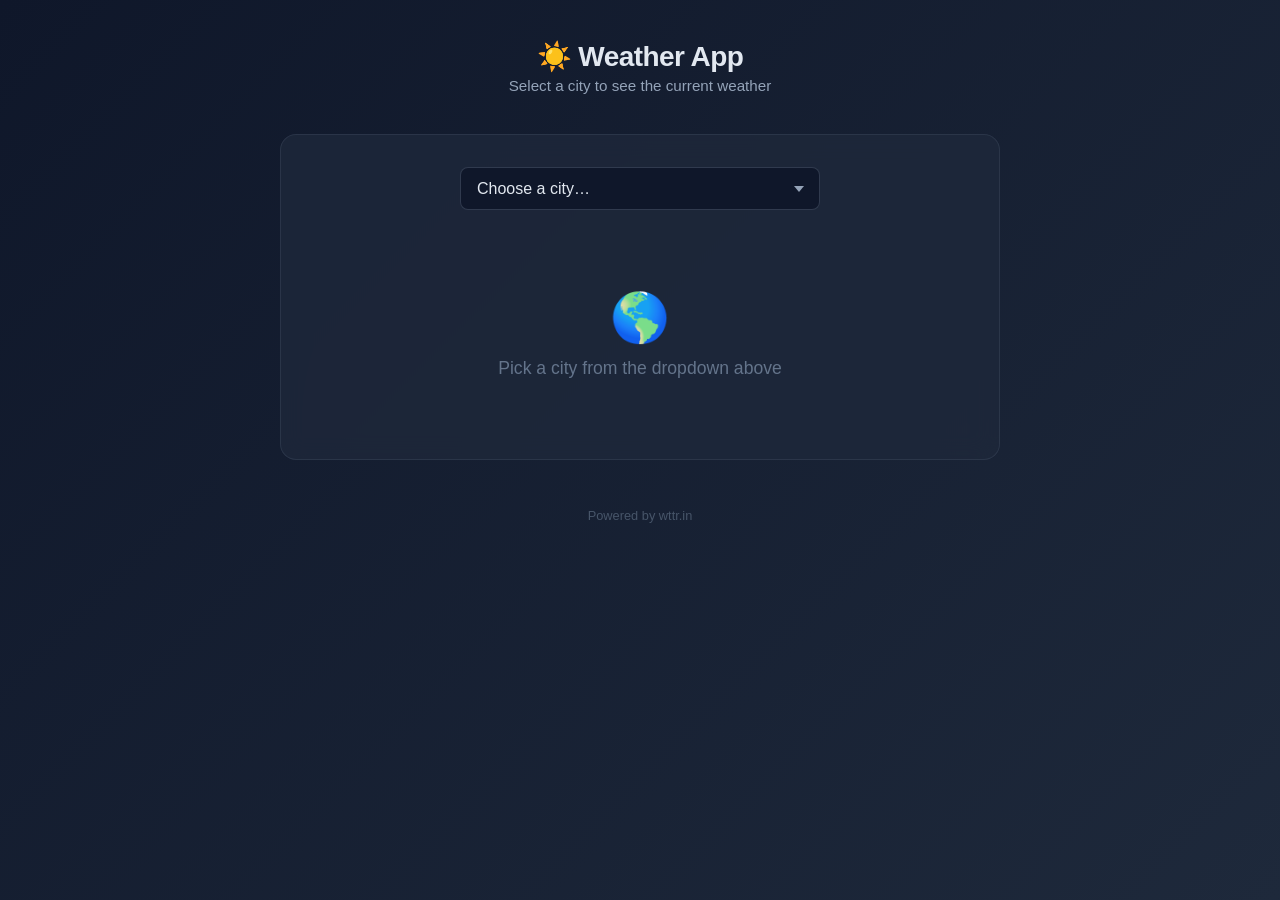
==== commit 15843dd7: "feat(wp-60): single-page HTML weather app with wttr.in API" ====
--- a/frontend/index.html
+++ b/frontend/index.html
@@ -4,59 +4,402 @@
   <meta charset="UTF-8">
   <meta name="viewport" content="width=device-width, initial-scale=1.0">
   <title>Weather App</title>
-  <link rel="stylesheet" href="style.css">
+  <style>
+    *, *::before, *::after { box-sizing: border-box; margin: 0; padding: 0; }
+
+    body {
+      font-family: -apple-system, BlinkMacSystemFont, "Segoe UI", Roboto, Helvetica, Arial, sans-serif;
+      background: linear-gradient(135deg, #0f172a 0%, #1e293b 100%);
+      color: #e2e8f0;
+      min-height: 100vh;
+      display: flex;
+      flex-direction: column;
+      align-items: center;
+    }
+
+    header {
+      width: 100%;
+      max-width: 720px;
+      padding: 2.5rem 1rem 1rem;
+      text-align: center;
+    }
+
+    header h1 {
+      font-size: 1.75rem;
+      font-weight: 700;
+      letter-spacing: -0.02em;
+      display: flex;
+      align-items: center;
+      justify-content: center;
+      gap: 0.5rem;
+    }
+
+    header p {
+      color: #94a3b8;
+      margin-top: 0.25rem;
+      font-size: 0.95rem;
+    }
+
+    .card {
+      background: rgba(30, 41, 59, 0.8);
+      backdrop-filter: blur(12px);
+      border: 1px solid rgba(148, 163, 184, 0.12);
+      border-radius: 1rem;
+      width: 100%;
+      max-width: 720px;
+      margin: 1.5rem 1rem;
+      padding: 2rem;
+    }
+
+    .select-wrapper {
+      position: relative;
+      width: 100%;
+      max-width: 360px;
+      margin: 0 auto 2rem;
+    }
+
+    .select-wrapper select {
+      width: 100%;
+      padding: 0.75rem 2.5rem 0.75rem 1rem;
+      font-size: 1rem;
+      font-family: inherit;
+      color: #e2e8f0;
+      background: #0f172a;
+      border: 1px solid rgba(148, 163, 184, 0.25);
+      border-radius: 0.5rem;
+      appearance: none;
+      cursor: pointer;
+      transition: border-color 0.2s;
+    }
+
+    .select-wrapper select:focus {
+      outline: none;
+      border-color: #38bdf8;
+      box-shadow: 0 0 0 3px rgba(56, 189, 248, 0.15);
+    }
+
+    .select-wrapper::after {
+      content: "";
+      position: absolute;
+      right: 1rem;
+      top: 50%;
+      transform: translateY(-50%);
+      border-left: 5px solid transparent;
+      border-right: 5px solid transparent;
+      border-top: 6px solid #94a3b8;
+      pointer-events: none;
+    }
+
+    .placeholder {
+      text-align: center;
+      color: #64748b;
+      padding: 3rem 1rem;
+      font-size: 1.1rem;
+    }
+
+    .placeholder .icon { font-size: 3rem; margin-bottom: 0.75rem; }
+
+    .loading {
+      text-align: center;
+      padding: 3rem 1rem;
+    }
+
+    .spinner {
+      width: 40px;
+      height: 40px;
+      border: 3px solid rgba(148, 163, 184, 0.15);
+      border-top-color: #38bdf8;
+      border-radius: 50%;
+      animation: spin 0.8s linear infinite;
+      margin: 0 auto 1rem;
+    }
+
+    @keyframes spin { to { transform: rotate(360deg); } }
+
+    .loading p { color: #94a3b8; }
+
+    .error {
+      text-align: center;
+      padding: 2rem 1rem;
+      color: #fca5a5;
+    }
+
+    .error .icon { font-size: 2.5rem; margin-bottom: 0.5rem; }
+    .error p { margin-top: 0.5rem; color: #94a3b8; font-size: 0.9rem; }
+
+    .error button {
+      margin-top: 1rem;
+      padding: 0.5rem 1.25rem;
+      border: 1px solid rgba(148, 163, 184, 0.25);
+      border-radius: 0.5rem;
+      background: transparent;
+      color: #e2e8f0;
+      font-family: inherit;
+      font-size: 0.9rem;
+      cursor: pointer;
+      transition: background 0.2s;
+    }
+
+    .error button:hover { background: rgba(148, 163, 184, 0.1); }
+
+    .weather-display { animation: fadeIn 0.3s ease-out; }
+    @keyframes fadeIn { from { opacity: 0; transform: translateY(8px); } to { opacity: 1; transform: translateY(0); } }
+
+    .weather-header {
+      text-align: center;
+      margin-bottom: 1.75rem;
+    }
+
+    .weather-emoji { font-size: 4rem; line-height: 1.2; }
+
+    .weather-header h2 {
+      font-size: 1.35rem;
+      font-weight: 600;
+      margin-top: 0.5rem;
+    }
+
+    .weather-desc {
+      color: #94a3b8;
+      font-size: 1rem;
+      margin-top: 0.25rem;
+      text-transform: capitalize;
+    }
+
+    .temp-primary {
+      font-size: 3.5rem;
+      font-weight: 700;
+      letter-spacing: -0.03em;
+      margin-top: 0.5rem;
+    }
+
+    .temp-secondary {
+      color: #64748b;
+      font-size: 1.1rem;
+      margin-top: 0.15rem;
+    }
+
+    .details-grid {
+      display: grid;
+      grid-template-columns: repeat(auto-fit, minmax(140px, 1fr));
+      gap: 1rem;
+    }
+
+    .detail-item {
+      background: rgba(15, 23, 42, 0.5);
+      border-radius: 0.75rem;
+      padding: 1rem;
+      text-align: center;
+    }
+
+    .detail-item .label {
+      font-size: 0.75rem;
+      text-transform: uppercase;
+      letter-spacing: 0.05em;
+      color: #64748b;
+      margin-bottom: 0.35rem;
+    }
+
+    .detail-item .value {
+      font-size: 1.25rem;
+      font-weight: 600;
+    }
+
+    .detail-item .sub {
+      font-size: 0.8rem;
+      color: #94a3b8;
+      margin-top: 0.15rem;
+    }
+
+    footer {
+      text-align: center;
+      padding: 1.5rem 1rem 2rem;
+      color: #475569;
+      font-size: 0.8rem;
+    }
+
+    @media (max-width: 480px) {
+      header { padding: 1.5rem 1rem 0.75rem; }
+      header h1 { font-size: 1.35rem; }
+      .card { padding: 1.25rem; margin: 1rem 0.75rem; }
+      .temp-primary { font-size: 2.75rem; }
+      .details-grid { grid-template-columns: repeat(2, 1fr); gap: 0.75rem; }
+    }
+  </style>
 </head>
 <body>
-
-<header>
-  <div class="logo">
-    <svg viewBox="0 0 24 24" fill="none" stroke="currentColor" stroke-width="2"
-         stroke-linecap="round" stroke-linejoin="round" width="28" height="28">
-      <circle cx="12" cy="12" r="5"/>
-      <line x1="12" y1="1" x2="12" y2="3"/>
-      <line x1="12" y1="21" x2="12" y2="23"/>
-      <line x1="4.22" y1="4.22" x2="5.64" y2="5.64"/>
-      <line x1="18.36" y1="18.36" x2="19.78" y2="19.78"/>
-      <line x1="1" y1="12" x2="3" y2="12"/>
-      <line x1="21" y1="12" x2="23" y2="12"/>
-      <line x1="4.22" y1="19.78" x2="5.64" y2="18.36"/>
-      <line x1="18.36" y1="5.64" x2="19.78" y2="4.22"/>
-    </svg>
-    Weather App
-  </div>
-  <div class="header-actions">
-    <div class="search-box">
-      <svg width="16" height="16" viewBox="0 0 24 24" fill="none"
-           stroke="currentColor" stroke-width="2">
-        <circle cx="11" cy="11" r="8"/><line x1="21" y1="21" x2="16.65" y2="16.65"/>
-      </svg>
-      <input type="text" id="search" placeholder="Search cities..." aria-label="Search cities">
+  <header>
+    <h1>&#9728;&#65039; Weather App</h1>
+    <p>Select a city to see the current weather</p>
+  </header>
+
+  <div class="card">
+    <div class="select-wrapper">
+      <select id="city-select" aria-label="Select a city">
+        <option value="">Choose a city&hellip;</option>
+        <option value="London">London</option>
+        <option value="New York">New York</option>
+        <option value="Tokyo">Tokyo</option>
+        <option value="Paris">Paris</option>
+        <option value="Sydney">Sydney</option>
+        <option value="Dubai">Dubai</option>
+        <option value="Singapore">Singapore</option>
+        <option value="Mumbai">Mumbai</option>
+        <option value="São Paulo">S&atilde;o Paulo</option>
+        <option value="Toronto">Toronto</option>
+        <option value="Berlin">Berlin</option>
+        <option value="Cairo">Cairo</option>
+      </select>
     </div>
-    <div class="unit-toggle" role="radiogroup" aria-label="Temperature unit">
-      <button class="active" role="radio" aria-checked="true" id="btn-c">°C</button>
-      <button role="radio" aria-checked="false" id="btn-f">°F</button>
+
+    <div id="content">
+      <div class="placeholder">
+        <div class="icon">&#127758;</div>
+        <div>Pick a city from the dropdown above</div>
+      </div>
     </div>
   </div>
-</header>
-
-<div class="app">
-  <aside class="city-panel">
-    <div class="city-panel-header">
-      <h2>Cities</h2>
-      <p id="city-count" class="city-count"></p>
-    </div>
-    <ul class="city-list" role="listbox" aria-label="Cities" id="city-list"></ul>
-  </aside>
-
-  <main class="weather-panel" id="weather-panel">
-    <div class="empty-state" id="empty-state">
-      <div class="empty-icon" aria-hidden="true">&#127326;</div>
-      <h2>Select a city</h2>
-      <p>Choose a city from the list to see its current weather and forecast.</p>
-    </div>
-  </main>
-</div>
-
-<script src="app.js"></script>
+
+  <footer>Powered by wttr.in</footer>
+
+  <script>
+    const select = document.getElementById("city-select");
+    const content = document.getElementById("content");
+
+    const weatherEmoji = {
+      "Sunny": "☀️",
+      "Clear": "🌑",
+      "Partly cloudy": "⛅",
+      "Cloudy": "☁️",
+      "Overcast": "🌥️",
+      "Mist": "🌫️",
+      "Fog": "🌫️",
+      "Patchy rain possible": "🌦️",
+      "Light rain": "🌧️",
+      "Moderate rain": "🌧️",
+      "Heavy rain": "🌧️",
+      "Light drizzle": "🌦️",
+      "Patchy light drizzle": "🌦️",
+      "Patchy light rain": "🌦️",
+      "Moderate or heavy rain shower": "🌧️",
+      "Light rain shower": "🌦️",
+      "Thundery outbreaks possible": "⛈️",
+      "Patchy snow possible": "🌨️",
+      "Light snow": "🌨️",
+      "Moderate snow": "❄️",
+      "Heavy snow": "❄️",
+      "Blizzard": "🌨️",
+      "Blowing snow": "🌨️",
+      "Freezing fog": "🧊",
+      "Freezing drizzle": "🧊",
+      "Light freezing rain": "🧊",
+      "Ice pellets": "🧊"
+    };
+
+    function getEmoji(description) {
+      if (weatherEmoji[description]) return weatherEmoji[description];
+      const d = description.toLowerCase();
+      if (d.includes("thunder")) return "⛈️";
+      if (d.includes("snow") || d.includes("blizzard") || d.includes("sleet")) return "🌨️";
+      if (d.includes("rain") || d.includes("drizzle") || d.includes("shower")) return "🌧️";
+      if (d.includes("fog") || d.includes("mist") || d.includes("haze")) return "🌫️";
+      if (d.includes("cloud") || d.includes("overcast")) return "☁️";
+      if (d.includes("sun") || d.includes("clear")) return "☀️";
+      return "🌤️";
+    }
+
+    function showLoading(city) {
+      content.innerHTML = `
+        <div class="loading">
+          <div class="spinner"></div>
+          <p>Fetching weather for ${city}&hellip;</p>
+        </div>`;
+    }
+
+    function showError(city, message) {
+      content.innerHTML = `
+        <div class="error">
+          <div class="icon">&#9888;&#65039;</div>
+          <strong>Could not load weather</strong>
+          <p>${message}</p>
+          <button onclick="fetchWeather('${city.replace(/'/g, "\\'")}')">Try again</button>
+        </div>`;
+    }
+
+    function cToF(c) {
+      return Math.round(c * 9 / 5 + 32);
+    }
+
+    function renderWeather(city, data) {
+      const current = data.current_condition[0];
+      const tempC = parseInt(current.temp_C, 10);
+      const tempF = parseInt(current.temp_F, 10);
+      const humidity = current.humidity;
+      const desc = current.weatherDesc[0].value;
+      const windKmph = current.windspeedKmph;
+      const windMph = current.windspeedMiles;
+      const windDir = current.winddir16Point;
+      const feelsLikeC = current.FeelsLikeC;
+      const feelsLikeF = current.FeelsLikeF;
+      const uvIndex = current.uvIndex;
+      const visibility = current.visibility;
+      const pressure = current.pressure;
+      const emoji = getEmoji(desc);
+
+      content.innerHTML = `
+        <div class="weather-display">
+          <div class="weather-header">
+            <div class="weather-emoji">${emoji}</div>
+            <h2>${city}</h2>
+            <div class="weather-desc">${desc}</div>
+            <div class="temp-primary">${tempC}&deg;C</div>
+            <div class="temp-secondary">${tempF}&deg;F &middot; Feels like ${feelsLikeC}&deg;C / ${feelsLikeF}&deg;F</div>
+          </div>
+          <div class="details-grid">
+            <div class="detail-item">
+              <div class="label">Humidity</div>
+              <div class="value">${humidity}%</div>
+            </div>
+            <div class="detail-item">
+              <div class="label">Wind</div>
+              <div class="value">${windKmph} km/h</div>
+              <div class="sub">${windMph} mph ${windDir}</div>
+            </div>
+            <div class="detail-item">
+              <div class="label">UV Index</div>
+              <div class="value">${uvIndex}</div>
+            </div>
+            <div class="detail-item">
+              <div class="label">Visibility</div>
+              <div class="value">${visibility} km</div>
+            </div>
+            <div class="detail-item">
+              <div class="label">Pressure</div>
+              <div class="value">${pressure} mb</div>
+            </div>
+          </div>
+        </div>`;
+    }
+
+    async function fetchWeather(city) {
+      showLoading(city);
+      try {
+        const url = "https://wttr.in/" + encodeURIComponent(city) + "?format=j1";
+        const response = await fetch(url);
+        if (!response.ok) throw new Error("Server returned " + response.status);
+        const data = await response.json();
+        if (!data.current_condition || !data.current_condition.length) {
+          throw new Error("Unexpected response format");
+        }
+        renderWeather(city, data);
+      } catch (err) {
+        showError(city, err.message || "Network error. Please check your connection.");
+      }
+    }
+
+    select.addEventListener("change", function () {
+      const city = this.value;
+      if (city) fetchWeather(city);
+    });
+  </script>
 </body>
 </html>
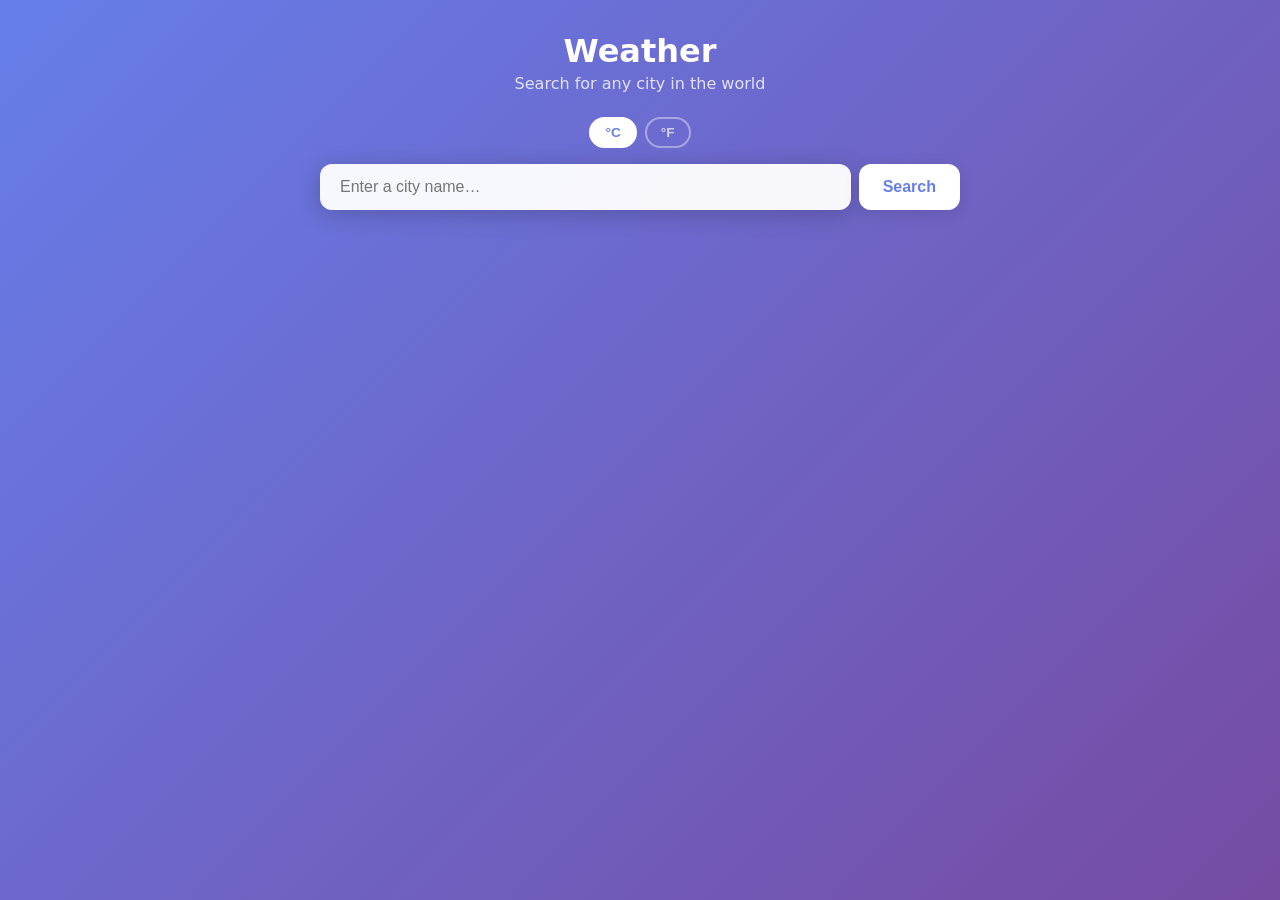
==== commit f47e75ae: "Fix pipeline coherence: cumulative branching, richer context, smarter decomposition The AI-DLC pipel" ====
--- a/frontend/index.html
+++ b/frontend/index.html
@@ -8,398 +8,365 @@
     *, *::before, *::after { box-sizing: border-box; margin: 0; padding: 0; }
 
     body {
-      font-family: -apple-system, BlinkMacSystemFont, "Segoe UI", Roboto, Helvetica, Arial, sans-serif;
-      background: linear-gradient(135deg, #0f172a 0%, #1e293b 100%);
-      color: #e2e8f0;
+      font-family: system-ui, -apple-system, BlinkMacSystemFont, "Segoe UI", Roboto, sans-serif;
+      background: linear-gradient(135deg, #667eea 0%, #764ba2 100%);
+      color: #1a1a2e;
       min-height: 100vh;
       display: flex;
-      flex-direction: column;
+      align-items: flex-start;
+      justify-content: center;
+      padding: 2rem 1rem;
+    }
+
+    .container {
+      max-width: 640px;
+      width: 100%;
+    }
+
+    h1 {
+      font-size: 2rem;
+      font-weight: 700;
+      color: #fff;
+      text-align: center;
+      margin-bottom: 0.25rem;
+    }
+
+    .subtitle {
+      color: rgba(255,255,255,0.8);
+      text-align: center;
+      margin-bottom: 1.5rem;
+      font-size: 1rem;
+    }
+
+    .search-form {
+      display: flex;
+      gap: 0.5rem;
+      margin-bottom: 1.5rem;
+    }
+
+    .search-input {
+      flex: 1;
+      padding: 0.875rem 1.25rem;
+      border: none;
+      border-radius: 0.75rem;
+      font-size: 1rem;
+      background: rgba(255,255,255,0.95);
+      box-shadow: 0 4px 16px rgba(0,0,0,0.1);
+      transition: box-shadow 0.2s;
+    }
+
+    .search-input:focus {
+      outline: none;
+      box-shadow: 0 4px 24px rgba(0,0,0,0.2);
+    }
+
+    .search-btn {
+      padding: 0.875rem 1.5rem;
+      border: none;
+      border-radius: 0.75rem;
+      background: #fff;
+      color: #667eea;
+      font-weight: 600;
+      font-size: 1rem;
+      cursor: pointer;
+      box-shadow: 0 4px 16px rgba(0,0,0,0.1);
+      transition: transform 0.1s, box-shadow 0.2s;
+    }
+
+    .search-btn:hover { transform: translateY(-1px); box-shadow: 0 6px 20px rgba(0,0,0,0.15); }
+    .search-btn:active { transform: translateY(0); }
+
+    .weather-card {
+      background: #fff;
+      border-radius: 1rem;
+      padding: 2rem;
+      box-shadow: 0 8px 32px rgba(0,0,0,0.12);
+      animation: fadeIn 0.3s ease;
+    }
+
+    @keyframes fadeIn { from { opacity: 0; transform: translateY(8px); } to { opacity: 1; transform: translateY(0); } }
+
+    .weather-header {
+      display: flex;
       align-items: center;
-    }
-
-    header {
-      width: 100%;
-      max-width: 720px;
-      padding: 2.5rem 1rem 1rem;
-      text-align: center;
-    }
-
-    header h1 {
-      font-size: 1.75rem;
-      font-weight: 700;
-      letter-spacing: -0.02em;
-      display: flex;
-      align-items: center;
-      justify-content: center;
+      justify-content: space-between;
+      margin-bottom: 1.5rem;
+      flex-wrap: wrap;
       gap: 0.5rem;
     }
 
-    header p {
-      color: #94a3b8;
-      margin-top: 0.25rem;
-      font-size: 0.95rem;
-    }
-
-    .card {
-      background: rgba(30, 41, 59, 0.8);
-      backdrop-filter: blur(12px);
-      border: 1px solid rgba(148, 163, 184, 0.12);
-      border-radius: 1rem;
-      width: 100%;
-      max-width: 720px;
-      margin: 1.5rem 1rem;
-      padding: 2rem;
-    }
-
-    .select-wrapper {
-      position: relative;
-      width: 100%;
-      max-width: 360px;
-      margin: 0 auto 2rem;
-    }
-
-    .select-wrapper select {
-      width: 100%;
-      padding: 0.75rem 2.5rem 0.75rem 1rem;
-      font-size: 1rem;
-      font-family: inherit;
-      color: #e2e8f0;
-      background: #0f172a;
-      border: 1px solid rgba(148, 163, 184, 0.25);
-      border-radius: 0.5rem;
-      appearance: none;
-      cursor: pointer;
-      transition: border-color 0.2s;
-    }
-
-    .select-wrapper select:focus {
-      outline: none;
-      border-color: #38bdf8;
-      box-shadow: 0 0 0 3px rgba(56, 189, 248, 0.15);
-    }
-
-    .select-wrapper::after {
-      content: "";
-      position: absolute;
-      right: 1rem;
-      top: 50%;
-      transform: translateY(-50%);
-      border-left: 5px solid transparent;
-      border-right: 5px solid transparent;
-      border-top: 6px solid #94a3b8;
-      pointer-events: none;
-    }
-
-    .placeholder {
-      text-align: center;
-      color: #64748b;
-      padding: 3rem 1rem;
-      font-size: 1.1rem;
-    }
-
-    .placeholder .icon { font-size: 3rem; margin-bottom: 0.75rem; }
-
-    .loading {
-      text-align: center;
-      padding: 3rem 1rem;
-    }
-
-    .spinner {
-      width: 40px;
-      height: 40px;
-      border: 3px solid rgba(148, 163, 184, 0.15);
-      border-top-color: #38bdf8;
-      border-radius: 50%;
-      animation: spin 0.8s linear infinite;
-      margin: 0 auto 1rem;
-    }
-
-    @keyframes spin { to { transform: rotate(360deg); } }
-
-    .loading p { color: #94a3b8; }
-
-    .error {
-      text-align: center;
-      padding: 2rem 1rem;
-      color: #fca5a5;
-    }
-
-    .error .icon { font-size: 2.5rem; margin-bottom: 0.5rem; }
-    .error p { margin-top: 0.5rem; color: #94a3b8; font-size: 0.9rem; }
-
-    .error button {
-      margin-top: 1rem;
-      padding: 0.5rem 1.25rem;
-      border: 1px solid rgba(148, 163, 184, 0.25);
-      border-radius: 0.5rem;
-      background: transparent;
-      color: #e2e8f0;
-      font-family: inherit;
-      font-size: 0.9rem;
-      cursor: pointer;
-      transition: background 0.2s;
-    }
-
-    .error button:hover { background: rgba(148, 163, 184, 0.1); }
-
-    .weather-display { animation: fadeIn 0.3s ease-out; }
-    @keyframes fadeIn { from { opacity: 0; transform: translateY(8px); } to { opacity: 1; transform: translateY(0); } }
-
-    .weather-header {
-      text-align: center;
-      margin-bottom: 1.75rem;
-    }
-
-    .weather-emoji { font-size: 4rem; line-height: 1.2; }
-
-    .weather-header h2 {
-      font-size: 1.35rem;
-      font-weight: 600;
-      margin-top: 0.5rem;
-    }
-
-    .weather-desc {
-      color: #94a3b8;
-      font-size: 1rem;
-      margin-top: 0.25rem;
-      text-transform: capitalize;
-    }
-
-    .temp-primary {
-      font-size: 3.5rem;
-      font-weight: 700;
-      letter-spacing: -0.03em;
-      margin-top: 0.5rem;
-    }
-
-    .temp-secondary {
-      color: #64748b;
-      font-size: 1.1rem;
-      margin-top: 0.15rem;
-    }
-
-    .details-grid {
+    .weather-location { font-size: 1.5rem; font-weight: 700; color: #1a1a2e; }
+    .weather-desc { color: #6b7280; font-size: 0.95rem; }
+
+    .weather-temp-block { text-align: right; }
+    .weather-temp { font-size: 3rem; font-weight: 700; color: #667eea; line-height: 1; }
+    .weather-feels { font-size: 0.85rem; color: #9ca3af; margin-top: 0.25rem; }
+
+    .weather-icon { font-size: 4rem; line-height: 1; }
+
+    .weather-grid {
       display: grid;
       grid-template-columns: repeat(auto-fit, minmax(140px, 1fr));
       gap: 1rem;
-    }
-
-    .detail-item {
-      background: rgba(15, 23, 42, 0.5);
-      border-radius: 0.75rem;
-      padding: 1rem;
+      margin-top: 1.5rem;
+      padding-top: 1.5rem;
+      border-top: 1px solid #e5e7eb;
+    }
+
+    .weather-stat { display: flex; flex-direction: column; }
+    .weather-stat-label { font-size: 0.75rem; color: #9ca3af; text-transform: uppercase; letter-spacing: 0.05em; font-weight: 600; }
+    .weather-stat-value { font-size: 1.1rem; font-weight: 600; color: #374151; margin-top: 0.125rem; }
+
+    .unit-toggle {
+      display: flex;
+      gap: 0.5rem;
+      justify-content: center;
+      margin-bottom: 1rem;
+    }
+
+    .unit-btn {
+      padding: 0.375rem 0.875rem;
+      border: 2px solid rgba(255,255,255,0.4);
+      border-radius: 2rem;
+      background: transparent;
+      color: rgba(255,255,255,0.7);
+      font-size: 0.85rem;
+      font-weight: 600;
+      cursor: pointer;
+      transition: all 0.15s;
+    }
+
+    .unit-btn.active {
+      background: #fff;
+      color: #667eea;
+      border-color: #fff;
+    }
+
+    .message {
       text-align: center;
-    }
-
-    .detail-item .label {
-      font-size: 0.75rem;
-      text-transform: uppercase;
-      letter-spacing: 0.05em;
-      color: #64748b;
-      margin-bottom: 0.35rem;
-    }
-
-    .detail-item .value {
-      font-size: 1.25rem;
-      font-weight: 600;
-    }
-
-    .detail-item .sub {
+      padding: 3rem 1rem;
+      color: rgba(255,255,255,0.8);
+      font-size: 1rem;
+      background: rgba(255,255,255,0.1);
+      border-radius: 1rem;
+      backdrop-filter: blur(4px);
+    }
+
+    .message.error { color: #fca5a5; background: rgba(220,38,38,0.15); }
+
+    .loading { display: inline-block; width: 20px; height: 20px; border: 3px solid rgba(255,255,255,0.3); border-top-color: #fff; border-radius: 50%; animation: spin 0.6s linear infinite; vertical-align: middle; margin-right: 0.5rem; }
+    @keyframes spin { to { transform: rotate(360deg); } }
+
+    .recent-searches {
+      display: flex;
+      flex-wrap: wrap;
+      gap: 0.375rem;
+      justify-content: center;
+      margin-bottom: 1rem;
+    }
+
+    .recent-btn {
+      padding: 0.25rem 0.75rem;
+      border: 1px solid rgba(255,255,255,0.3);
+      border-radius: 2rem;
+      background: rgba(255,255,255,0.1);
+      color: rgba(255,255,255,0.9);
       font-size: 0.8rem;
-      color: #94a3b8;
-      margin-top: 0.15rem;
-    }
-
-    footer {
-      text-align: center;
-      padding: 1.5rem 1rem 2rem;
-      color: #475569;
-      font-size: 0.8rem;
-    }
+      cursor: pointer;
+      transition: background 0.15s;
+    }
+
+    .recent-btn:hover { background: rgba(255,255,255,0.25); }
 
     @media (max-width: 480px) {
-      header { padding: 1.5rem 1rem 0.75rem; }
-      header h1 { font-size: 1.35rem; }
-      .card { padding: 1.25rem; margin: 1rem 0.75rem; }
-      .temp-primary { font-size: 2.75rem; }
-      .details-grid { grid-template-columns: repeat(2, 1fr); gap: 0.75rem; }
+      .weather-header { flex-direction: column; text-align: center; }
+      .weather-temp-block { text-align: center; }
+      .search-form { flex-direction: column; }
     }
   </style>
 </head>
 <body>
-  <header>
-    <h1>&#9728;&#65039; Weather App</h1>
-    <p>Select a city to see the current weather</p>
-  </header>
-
-  <div class="card">
-    <div class="select-wrapper">
-      <select id="city-select" aria-label="Select a city">
-        <option value="">Choose a city&hellip;</option>
-        <option value="London">London</option>
-        <option value="New York">New York</option>
-        <option value="Tokyo">Tokyo</option>
-        <option value="Paris">Paris</option>
-        <option value="Sydney">Sydney</option>
-        <option value="Dubai">Dubai</option>
-        <option value="Singapore">Singapore</option>
-        <option value="Mumbai">Mumbai</option>
-        <option value="São Paulo">S&atilde;o Paulo</option>
-        <option value="Toronto">Toronto</option>
-        <option value="Berlin">Berlin</option>
-        <option value="Cairo">Cairo</option>
-      </select>
+  <div class="container">
+    <h1>Weather</h1>
+    <p class="subtitle">Search for any city in the world</p>
+
+    <div class="unit-toggle">
+      <button class="unit-btn active" data-unit="C">°C</button>
+      <button class="unit-btn" data-unit="F">°F</button>
     </div>
 
-    <div id="content">
-      <div class="placeholder">
-        <div class="icon">&#127758;</div>
-        <div>Pick a city from the dropdown above</div>
-      </div>
-    </div>
+    <form class="search-form" id="search-form">
+      <input
+        type="text"
+        id="search"
+        class="search-input"
+        placeholder="Enter a city name…"
+        autocomplete="off"
+        autofocus
+      >
+      <button type="submit" class="search-btn">Search</button>
+    </form>
+
+    <div id="recent" class="recent-searches"></div>
+    <div id="result"></div>
   </div>
 
-  <footer>Powered by wttr.in</footer>
-
   <script>
-    const select = document.getElementById("city-select");
-    const content = document.getElementById("content");
+    const searchForm = document.getElementById("search-form");
+    const searchInput = document.getElementById("search");
+    const resultDiv = document.getElementById("result");
+    const recentDiv = document.getElementById("recent");
+
+    let unit = "C";
+    let lastData = null;
+    let recentSearches = JSON.parse(localStorage.getItem("weatherRecent") || "[]");
 
     const weatherEmoji = {
-      "Sunny": "☀️",
-      "Clear": "🌑",
-      "Partly cloudy": "⛅",
-      "Cloudy": "☁️",
-      "Overcast": "🌥️",
-      "Mist": "🌫️",
-      "Fog": "🌫️",
-      "Patchy rain possible": "🌦️",
-      "Light rain": "🌧️",
-      "Moderate rain": "🌧️",
-      "Heavy rain": "🌧️",
-      "Light drizzle": "🌦️",
-      "Patchy light drizzle": "🌦️",
-      "Patchy light rain": "🌦️",
-      "Moderate or heavy rain shower": "🌧️",
-      "Light rain shower": "🌦️",
-      "Thundery outbreaks possible": "⛈️",
-      "Patchy snow possible": "🌨️",
-      "Light snow": "🌨️",
-      "Moderate snow": "❄️",
-      "Heavy snow": "❄️",
-      "Blizzard": "🌨️",
-      "Blowing snow": "🌨️",
-      "Freezing fog": "🧊",
-      "Freezing drizzle": "🧊",
-      "Light freezing rain": "🧊",
-      "Ice pellets": "🧊"
+      "113": "☀️", "116": "⛅", "119": "☁️", "122": "☁️",
+      "143": "🌫️", "176": "🌦️", "179": "🌨️", "182": "🌨️",
+      "185": "🌨️", "200": "⛈️", "227": "🌨️", "230": "❄️",
+      "248": "🌫️", "260": "🌫️", "263": "🌦️", "266": "🌧️",
+      "281": "🌨️", "284": "🌨️", "293": "🌦️", "296": "🌧️",
+      "299": "🌧️", "302": "🌧️", "305": "🌧️", "308": "🌧️",
+      "311": "🌨️", "314": "🌨️", "317": "🌨️", "320": "🌨️",
+      "323": "🌨️", "326": "🌨️", "329": "❄️", "332": "❄️",
+      "335": "❄️", "338": "❄️", "350": "🌨️", "353": "🌦️",
+      "356": "🌧️", "359": "🌧️", "362": "🌨️", "365": "🌨️",
+      "368": "🌨️", "371": "❄️", "374": "🌨️", "377": "🌨️",
+      "386": "⛈️", "389": "⛈️", "392": "⛈️", "395": "❄️",
     };
 
-    function getEmoji(description) {
-      if (weatherEmoji[description]) return weatherEmoji[description];
-      const d = description.toLowerCase();
-      if (d.includes("thunder")) return "⛈️";
-      if (d.includes("snow") || d.includes("blizzard") || d.includes("sleet")) return "🌨️";
-      if (d.includes("rain") || d.includes("drizzle") || d.includes("shower")) return "🌧️";
-      if (d.includes("fog") || d.includes("mist") || d.includes("haze")) return "🌫️";
-      if (d.includes("cloud") || d.includes("overcast")) return "☁️";
-      if (d.includes("sun") || d.includes("clear")) return "☀️";
-      return "🌤️";
-    }
-
-    function showLoading(city) {
-      content.innerHTML = `
-        <div class="loading">
-          <div class="spinner"></div>
-          <p>Fetching weather for ${city}&hellip;</p>
-        </div>`;
-    }
-
-    function showError(city, message) {
-      content.innerHTML = `
-        <div class="error">
-          <div class="icon">&#9888;&#65039;</div>
-          <strong>Could not load weather</strong>
-          <p>${message}</p>
-          <button onclick="fetchWeather('${city.replace(/'/g, "\\'")}')">Try again</button>
-        </div>`;
-    }
-
-    function cToF(c) {
-      return Math.round(c * 9 / 5 + 32);
-    }
-
-    function renderWeather(city, data) {
-      const current = data.current_condition[0];
-      const tempC = parseInt(current.temp_C, 10);
-      const tempF = parseInt(current.temp_F, 10);
-      const humidity = current.humidity;
-      const desc = current.weatherDesc[0].value;
-      const windKmph = current.windspeedKmph;
-      const windMph = current.windspeedMiles;
-      const windDir = current.winddir16Point;
-      const feelsLikeC = current.FeelsLikeC;
-      const feelsLikeF = current.FeelsLikeF;
-      const uvIndex = current.uvIndex;
-      const visibility = current.visibility;
-      const pressure = current.pressure;
-      const emoji = getEmoji(desc);
-
-      content.innerHTML = `
-        <div class="weather-display">
+    function renderRecent() {
+      recentDiv.innerHTML = recentSearches
+        .map(c => `<button class="recent-btn" data-city="${c}">${c}</button>`)
+        .join("");
+    }
+
+    function addRecent(city) {
+      const name = city.trim();
+      recentSearches = [name, ...recentSearches.filter(c => c.toLowerCase() !== name.toLowerCase())].slice(0, 8);
+      localStorage.setItem("weatherRecent", JSON.stringify(recentSearches));
+      renderRecent();
+    }
+
+    function windDir(deg) {
+      const dirs = ["N","NNE","NE","ENE","E","ESE","SE","SSE","S","SSW","SW","WSW","W","WNW","NW","NNW"];
+      return dirs[Math.round(deg / 22.5) % 16];
+    }
+
+    function renderWeather(data) {
+      const cur = data.current_condition[0];
+      const area = data.nearest_area[0];
+      const cityName = area.areaName[0].value;
+      const country = area.country[0].value;
+      const region = area.region[0].value;
+
+      const tempC = parseInt(cur.temp_C);
+      const tempF = parseInt(cur.temp_F);
+      const feelsC = parseInt(cur.FeelsLikeC);
+      const feelsF = parseInt(cur.FeelsLikeF);
+      const temp = unit === "C" ? `${tempC}°C` : `${tempF}°F`;
+      const feels = unit === "C" ? `${feelsC}°C` : `${feelsF}°F`;
+
+      const code = cur.weatherCode;
+      const emoji = weatherEmoji[code] || "🌡️";
+      const desc = cur.weatherDesc[0].value;
+      const humidity = cur.humidity;
+      const windKmph = cur.windspeedKmph;
+      const windMph = cur.windspeedMiles;
+      const windDeg = parseInt(cur.winddirDegree);
+      const wind = unit === "C"
+        ? `${windKmph} km/h ${windDir(windDeg)}`
+        : `${windMph} mph ${windDir(windDeg)}`;
+      const uv = cur.uvIndex;
+      const visibility = unit === "C" ? `${cur.visibility} km` : `${cur.visibilityMiles} mi`;
+      const pressure = cur.pressure + " hPa";
+      const precip = unit === "C" ? `${cur.precipMM} mm` : `${cur.precipInches} in`;
+
+      const location = region && region !== cityName
+        ? `${cityName}, ${region}, ${country}`
+        : `${cityName}, ${country}`;
+
+      addRecent(cityName);
+
+      resultDiv.innerHTML = `
+        <div class="weather-card">
           <div class="weather-header">
-            <div class="weather-emoji">${emoji}</div>
-            <h2>${city}</h2>
-            <div class="weather-desc">${desc}</div>
-            <div class="temp-primary">${tempC}&deg;C</div>
-            <div class="temp-secondary">${tempF}&deg;F &middot; Feels like ${feelsLikeC}&deg;C / ${feelsLikeF}&deg;F</div>
+            <div>
+              <div class="weather-location">${location}</div>
+              <div class="weather-desc">${emoji} ${desc}</div>
+            </div>
+            <div class="weather-temp-block">
+              <div class="weather-temp">${temp}</div>
+              <div class="weather-feels">Feels like ${feels}</div>
+            </div>
           </div>
-          <div class="details-grid">
-            <div class="detail-item">
-              <div class="label">Humidity</div>
-              <div class="value">${humidity}%</div>
-            </div>
-            <div class="detail-item">
-              <div class="label">Wind</div>
-              <div class="value">${windKmph} km/h</div>
-              <div class="sub">${windMph} mph ${windDir}</div>
-            </div>
-            <div class="detail-item">
-              <div class="label">UV Index</div>
-              <div class="value">${uvIndex}</div>
-            </div>
-            <div class="detail-item">
-              <div class="label">Visibility</div>
-              <div class="value">${visibility} km</div>
-            </div>
-            <div class="detail-item">
-              <div class="label">Pressure</div>
-              <div class="value">${pressure} mb</div>
+          <div class="weather-grid">
+            <div class="weather-stat">
+              <span class="weather-stat-label">Humidity</span>
+              <span class="weather-stat-value">${humidity}%</span>
+            </div>
+            <div class="weather-stat">
+              <span class="weather-stat-label">Wind</span>
+              <span class="weather-stat-value">${wind}</span>
+            </div>
+            <div class="weather-stat">
+              <span class="weather-stat-label">UV Index</span>
+              <span class="weather-stat-value">${uv}</span>
+            </div>
+            <div class="weather-stat">
+              <span class="weather-stat-label">Visibility</span>
+              <span class="weather-stat-value">${visibility}</span>
+            </div>
+            <div class="weather-stat">
+              <span class="weather-stat-label">Pressure</span>
+              <span class="weather-stat-value">${pressure}</span>
+            </div>
+            <div class="weather-stat">
+              <span class="weather-stat-label">Precipitation</span>
+              <span class="weather-stat-value">${precip}</span>
             </div>
           </div>
-        </div>`;
+        </div>
+      `;
     }
 
     async function fetchWeather(city) {
-      showLoading(city);
+      resultDiv.innerHTML = '<div class="message"><span class="loading"></span> Fetching weather…</div>';
+
       try {
-        const url = "https://wttr.in/" + encodeURIComponent(city) + "?format=j1";
-        const response = await fetch(url);
-        if (!response.ok) throw new Error("Server returned " + response.status);
-        const data = await response.json();
-        if (!data.current_condition || !data.current_condition.length) {
-          throw new Error("Unexpected response format");
-        }
-        renderWeather(city, data);
+        const resp = await fetch(`https://wttr.in/${encodeURIComponent(city)}?format=j1`);
+        if (!resp.ok) throw new Error(`City not found (${resp.status})`);
+        lastData = await resp.json();
+        renderWeather(lastData);
       } catch (err) {
-        showError(city, err.message || "Network error. Please check your connection.");
+        resultDiv.innerHTML = `<div class="message error">Could not find weather for "<strong>${city}</strong>". Check the city name and try again.</div>`;
       }
     }
 
-    select.addEventListener("change", function () {
-      const city = this.value;
+    searchForm.addEventListener("submit", (e) => {
+      e.preventDefault();
+      const city = searchInput.value.trim();
       if (city) fetchWeather(city);
     });
+
+    recentDiv.addEventListener("click", (e) => {
+      if (e.target.dataset.city) {
+        searchInput.value = e.target.dataset.city;
+        fetchWeather(e.target.dataset.city);
+      }
+    });
+
+    document.querySelectorAll(".unit-btn").forEach(btn => {
+      btn.addEventListener("click", () => {
+        document.querySelectorAll(".unit-btn").forEach(b => b.classList.remove("active"));
+        btn.classList.add("active");
+        unit = btn.dataset.unit;
+        if (lastData) renderWeather(lastData);
+      });
+    });
+
+    renderRecent();
   </script>
 </body>
 </html>
